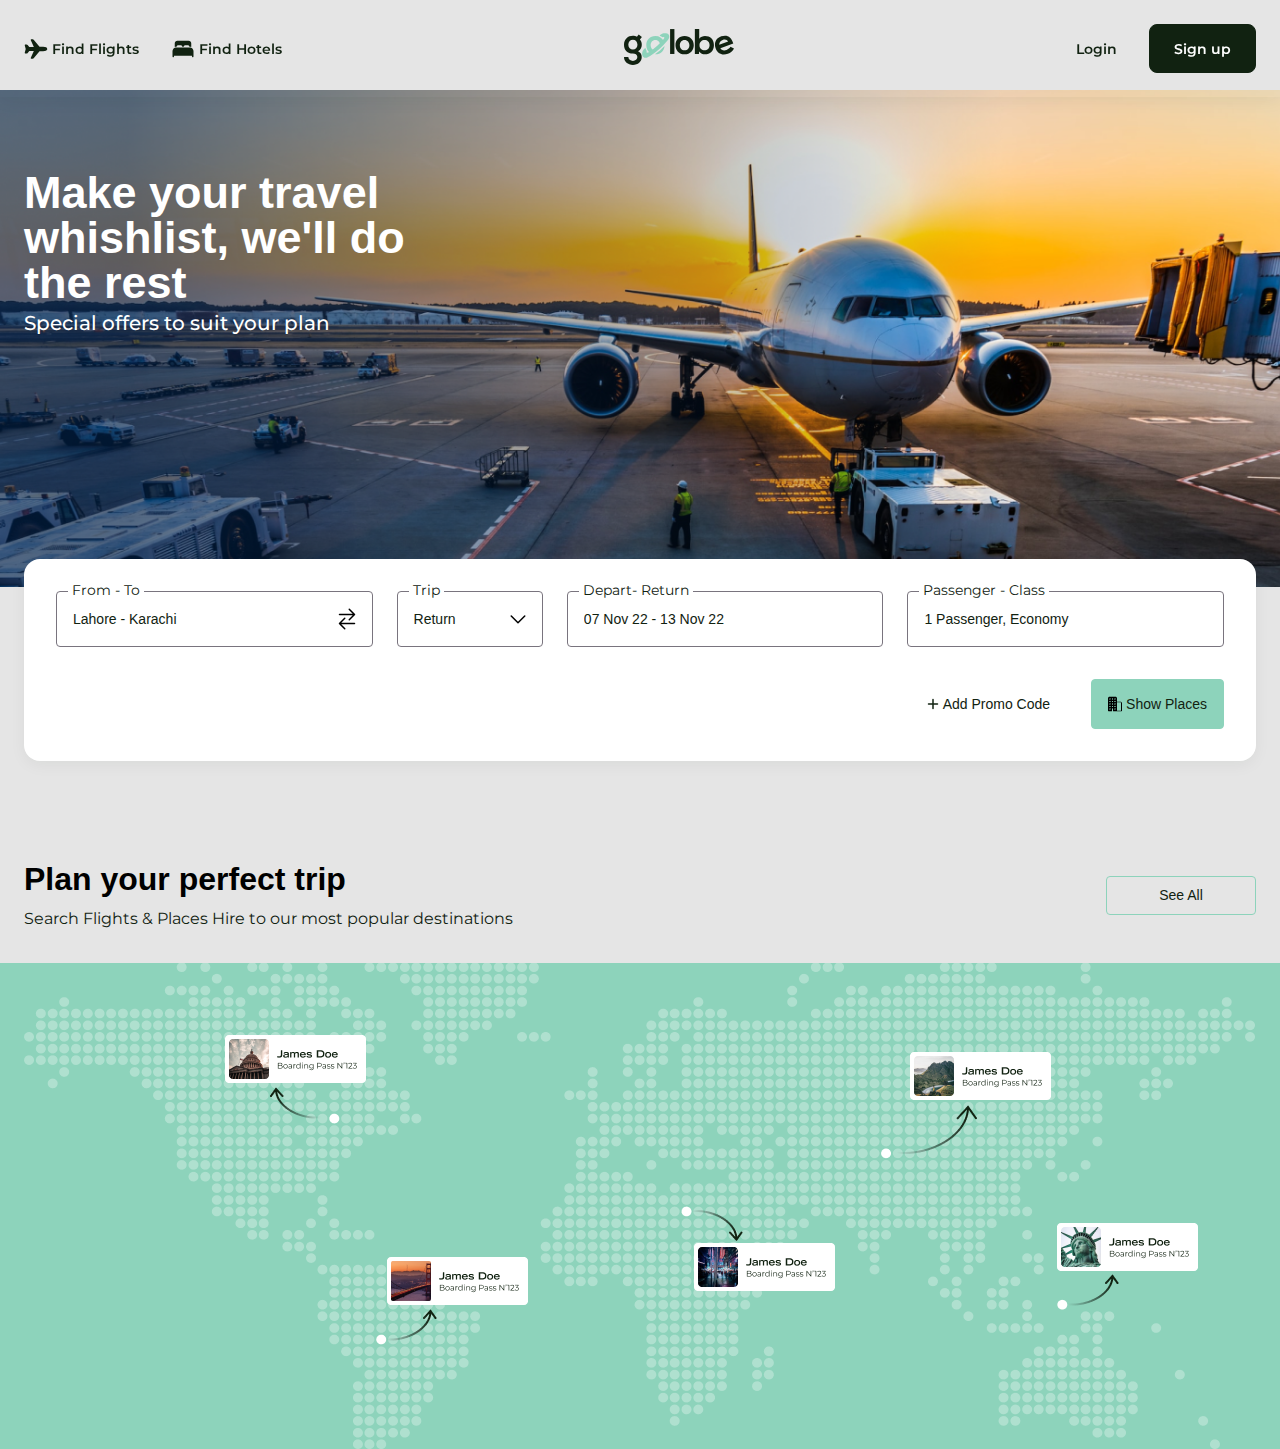
==== flight.html @ 4ee05900 "Update" ====
<!DOCTYPE html>
<html lang="en">
<head>
    <meta charset="UTF-8">
    <meta name="viewport" content="width=device-width, initial-scale=1.0">
    <link rel="stylesheet" href="./css/main.css">
    <title>Globe</title>
</head>
<body class="flight">
    <header id="header">
        <div class="container">
            <div class="header">
                <nav class="header__nav">
                    <ul class="header__list">
                        <li class="header__list--item">
                            <a class="header__list--link" href="#">
                                <svg width="24" height="24" viewBox="0 0 24 24" fill="none" xmlns="http://www.w3.org/2000/svg">
                                    <path d="M8.74733 21.75H7.49952C7.37414 21.75 7.25077 21.7185 7.14069 21.6585C7.03062 21.5984 6.93735 21.5118 6.86941 21.4064C6.80147 21.301 6.76104 21.1803 6.7518 21.0552C6.74257 20.9302 6.76483 20.8048 6.81655 20.6906L9.83811 14.0227L5.30108 13.9219L3.64639 15.9267C3.33092 16.3233 3.07921 16.5 2.43702 16.5H1.59702C1.46402 16.5043 1.33195 16.4764 1.212 16.4188C1.09205 16.3612 0.987757 16.2755 0.907956 16.1691C0.796393 16.0186 0.686706 15.7636 0.793581 15.3998L1.72264 12.0717C1.72967 12.0469 1.73811 12.022 1.74749 11.9977C1.74795 11.9953 1.74795 11.9929 1.74749 11.9906C1.73781 11.9663 1.72951 11.9414 1.72264 11.9161L0.792643 8.56687C0.691862 8.21016 0.802018 7.96078 0.912643 7.81406C0.986929 7.71549 1.08331 7.63573 1.19403 7.58118C1.30475 7.52664 1.42672 7.49883 1.55014 7.5H2.43702C2.91655 7.5 3.38202 7.71516 3.65577 8.0625L5.27624 10.0336L9.83811 9.96609L6.81749 3.30984C6.7657 3.19568 6.74335 3.07036 6.75249 2.94533C6.76163 2.8203 6.80196 2.69956 6.8698 2.59414C6.93764 2.48872 7.03082 2.40198 7.14083 2.34186C7.25083 2.28175 7.37416 2.25016 7.49952 2.25H8.76092C8.9369 2.25354 9.10983 2.29667 9.26685 2.3762C9.42388 2.45572 9.56097 2.5696 9.66796 2.70937L15.5297 9.83438L18.2376 9.76312C18.4359 9.75234 18.9853 9.74859 19.1123 9.74859C21.7026 9.75 23.2495 10.5909 23.2495 12C23.2495 12.4434 23.0723 13.2656 21.8869 13.7888C21.187 14.0981 20.2533 14.2547 19.1114 14.2547C18.9858 14.2547 18.4378 14.2509 18.2367 14.2402L15.5292 14.168L9.65296 21.293C9.54588 21.4321 9.40891 21.5454 9.25216 21.6246C9.0954 21.7037 8.92288 21.7465 8.74733 21.75V21.75Z" fill="currentColor"/>
                                </svg>
                                <span>Find Flights</span>
                            </a>
                        </li>
                        <li class="header__list--item">
                            <a class="header__list--link" href="#">
                                <svg width="24" height="24" viewBox="0 0 24 24" fill="none" xmlns="http://www.w3.org/2000/svg">
                                    <path d="M20.25 10.8141C19.7772 10.6065 19.2664 10.4996 18.75 10.5H5.25C4.73368 10.4995 4.22288 10.6063 3.75 10.8136C3.08166 11.1059 2.51294 11.5865 2.11336 12.1968C1.71377 12.8071 1.50064 13.5205 1.5 14.25V19.5C1.5 19.6989 1.57902 19.8897 1.71967 20.0303C1.86032 20.171 2.05109 20.25 2.25 20.25C2.44891 20.25 2.63968 20.171 2.78033 20.0303C2.92098 19.8897 3 19.6989 3 19.5V19.125C3.00122 19.0259 3.04112 18.9312 3.11118 18.8612C3.18124 18.7911 3.27592 18.7512 3.375 18.75H20.625C20.7241 18.7512 20.8188 18.7911 20.8888 18.8612C20.9589 18.9312 20.9988 19.0259 21 19.125V19.5C21 19.6989 21.079 19.8897 21.2197 20.0303C21.3603 20.171 21.5511 20.25 21.75 20.25C21.9489 20.25 22.1397 20.171 22.2803 20.0303C22.421 19.8897 22.5 19.6989 22.5 19.5V14.25C22.4993 13.5206 22.2861 12.8073 21.8865 12.1971C21.4869 11.5869 20.9183 11.1063 20.25 10.8141V10.8141ZM17.625 3.75H6.375C5.67881 3.75 5.01113 4.02656 4.51884 4.51884C4.02656 5.01113 3.75 5.67881 3.75 6.375V9.75C3.75002 9.77906 3.75679 9.80771 3.76979 9.8337C3.78278 9.85969 3.80163 9.8823 3.82486 9.89976C3.84809 9.91721 3.87505 9.92903 3.90363 9.93428C3.93221 9.93953 3.96162 9.93806 3.98953 9.93C4.39896 9.81025 4.82341 9.74964 5.25 9.75H5.44828C5.49456 9.75029 5.53932 9.73346 5.57393 9.70274C5.60855 9.67202 5.63058 9.62958 5.63578 9.58359C5.67669 9.21712 5.85115 8.87856 6.12586 8.63256C6.40056 8.38656 6.75625 8.25037 7.125 8.25H9.75C10.119 8.25003 10.475 8.38606 10.75 8.63209C11.025 8.87812 11.1997 9.21688 11.2406 9.58359C11.2458 9.62958 11.2679 9.67202 11.3025 9.70274C11.3371 9.73346 11.3818 9.75029 11.4281 9.75H12.5747C12.621 9.75029 12.6657 9.73346 12.7003 9.70274C12.735 9.67202 12.757 9.62958 12.7622 9.58359C12.8031 9.21736 12.9773 8.87899 13.2517 8.63303C13.5261 8.38707 13.8815 8.25072 14.25 8.25H16.875C17.244 8.25003 17.6 8.38606 17.875 8.63209C18.15 8.87812 18.3247 9.21688 18.3656 9.58359C18.3708 9.62958 18.3929 9.67202 18.4275 9.70274C18.4621 9.73346 18.5068 9.75029 18.5531 9.75H18.75C19.1766 9.7498 19.6011 9.81057 20.0105 9.93047C20.0384 9.93854 20.0679 9.94 20.0965 9.93473C20.1251 9.92945 20.1521 9.91759 20.1753 9.90009C20.1986 9.88258 20.2174 9.8599 20.2304 9.83385C20.2433 9.8078 20.2501 9.7791 20.25 9.75V6.375C20.25 5.67881 19.9734 5.01113 19.4812 4.51884C18.9889 4.02656 18.3212 3.75 17.625 3.75Z" fill="currentColor"/>
                                </svg>
                                <span>Find Hotels</span>
                            </a>
                        </li>
                    </ul>
                </nav>
                <a href="./index.html" class="header__logo">
                    <img src='./images/logo.svg' alt='Logo' width='110' height='36'>
                </a>
                <div class="header__auth">
                    <a class="header__auth--link" href="#">Login</a>
                    <a class="header__auth--link" href="#">Sign up</a>
                </div>
                <div class="header__burger">
                    <span class="header__burger--span"></span>
                    <span class="header__burger--span"></span>
                    <span class="header__burger--span"></span>
                </div>
                <div class="page__menu">
                    <nav class="page__nav">
                        <ul class="page__list">
                            <li class="page__list--item">
                                <a class="page__list--link" href="#">
                                    <svg width="24" height="24" viewBox="0 0 24 24" fill="none" xmlns="http://www.w3.org/2000/svg">
                                        <path d="M8.74733 21.75H7.49952C7.37414 21.75 7.25077 21.7185 7.14069 21.6585C7.03062 21.5984 6.93735 21.5118 6.86941 21.4064C6.80147 21.301 6.76104 21.1803 6.7518 21.0552C6.74257 20.9302 6.76483 20.8048 6.81655 20.6906L9.83811 14.0227L5.30108 13.9219L3.64639 15.9267C3.33092 16.3233 3.07921 16.5 2.43702 16.5H1.59702C1.46402 16.5043 1.33195 16.4764 1.212 16.4188C1.09205 16.3612 0.987757 16.2755 0.907956 16.1691C0.796393 16.0186 0.686706 15.7636 0.793581 15.3998L1.72264 12.0717C1.72967 12.0469 1.73811 12.022 1.74749 11.9977C1.74795 11.9953 1.74795 11.9929 1.74749 11.9906C1.73781 11.9663 1.72951 11.9414 1.72264 11.9161L0.792643 8.56687C0.691862 8.21016 0.802018 7.96078 0.912643 7.81406C0.986929 7.71549 1.08331 7.63573 1.19403 7.58118C1.30475 7.52664 1.42672 7.49883 1.55014 7.5H2.43702C2.91655 7.5 3.38202 7.71516 3.65577 8.0625L5.27624 10.0336L9.83811 9.96609L6.81749 3.30984C6.7657 3.19568 6.74335 3.07036 6.75249 2.94533C6.76163 2.8203 6.80196 2.69956 6.8698 2.59414C6.93764 2.48872 7.03082 2.40198 7.14083 2.34186C7.25083 2.28175 7.37416 2.25016 7.49952 2.25H8.76092C8.9369 2.25354 9.10983 2.29667 9.26685 2.3762C9.42388 2.45572 9.56097 2.5696 9.66796 2.70937L15.5297 9.83438L18.2376 9.76312C18.4359 9.75234 18.9853 9.74859 19.1123 9.74859C21.7026 9.75 23.2495 10.5909 23.2495 12C23.2495 12.4434 23.0723 13.2656 21.8869 13.7888C21.187 14.0981 20.2533 14.2547 19.1114 14.2547C18.9858 14.2547 18.4378 14.2509 18.2367 14.2402L15.5292 14.168L9.65296 21.293C9.54588 21.4321 9.40891 21.5454 9.25216 21.6246C9.0954 21.7037 8.92288 21.7465 8.74733 21.75V21.75Z" fill="currentColor"/>
                                    </svg>
                                    <span>Find Flights</span>
                                </a>
                            </li>
                            <li class="page__list--item">
                                <a class="page__list--link" href="#">
                                    <svg width="24" height="24" viewBox="0 0 24 24" fill="none" xmlns="http://www.w3.org/2000/svg">
                                        <path d="M20.25 10.8141C19.7772 10.6065 19.2664 10.4996 18.75 10.5H5.25C4.73368 10.4995 4.22288 10.6063 3.75 10.8136C3.08166 11.1059 2.51294 11.5865 2.11336 12.1968C1.71377 12.8071 1.50064 13.5205 1.5 14.25V19.5C1.5 19.6989 1.57902 19.8897 1.71967 20.0303C1.86032 20.171 2.05109 20.25 2.25 20.25C2.44891 20.25 2.63968 20.171 2.78033 20.0303C2.92098 19.8897 3 19.6989 3 19.5V19.125C3.00122 19.0259 3.04112 18.9312 3.11118 18.8612C3.18124 18.7911 3.27592 18.7512 3.375 18.75H20.625C20.7241 18.7512 20.8188 18.7911 20.8888 18.8612C20.9589 18.9312 20.9988 19.0259 21 19.125V19.5C21 19.6989 21.079 19.8897 21.2197 20.0303C21.3603 20.171 21.5511 20.25 21.75 20.25C21.9489 20.25 22.1397 20.171 22.2803 20.0303C22.421 19.8897 22.5 19.6989 22.5 19.5V14.25C22.4993 13.5206 22.2861 12.8073 21.8865 12.1971C21.4869 11.5869 20.9183 11.1063 20.25 10.8141V10.8141ZM17.625 3.75H6.375C5.67881 3.75 5.01113 4.02656 4.51884 4.51884C4.02656 5.01113 3.75 5.67881 3.75 6.375V9.75C3.75002 9.77906 3.75679 9.80771 3.76979 9.8337C3.78278 9.85969 3.80163 9.8823 3.82486 9.89976C3.84809 9.91721 3.87505 9.92903 3.90363 9.93428C3.93221 9.93953 3.96162 9.93806 3.98953 9.93C4.39896 9.81025 4.82341 9.74964 5.25 9.75H5.44828C5.49456 9.75029 5.53932 9.73346 5.57393 9.70274C5.60855 9.67202 5.63058 9.62958 5.63578 9.58359C5.67669 9.21712 5.85115 8.87856 6.12586 8.63256C6.40056 8.38656 6.75625 8.25037 7.125 8.25H9.75C10.119 8.25003 10.475 8.38606 10.75 8.63209C11.025 8.87812 11.1997 9.21688 11.2406 9.58359C11.2458 9.62958 11.2679 9.67202 11.3025 9.70274C11.3371 9.73346 11.3818 9.75029 11.4281 9.75H12.5747C12.621 9.75029 12.6657 9.73346 12.7003 9.70274C12.735 9.67202 12.757 9.62958 12.7622 9.58359C12.8031 9.21736 12.9773 8.87899 13.2517 8.63303C13.5261 8.38707 13.8815 8.25072 14.25 8.25H16.875C17.244 8.25003 17.6 8.38606 17.875 8.63209C18.15 8.87812 18.3247 9.21688 18.3656 9.58359C18.3708 9.62958 18.3929 9.67202 18.4275 9.70274C18.4621 9.73346 18.5068 9.75029 18.5531 9.75H18.75C19.1766 9.7498 19.6011 9.81057 20.0105 9.93047C20.0384 9.93854 20.0679 9.94 20.0965 9.93473C20.1251 9.92945 20.1521 9.91759 20.1753 9.90009C20.1986 9.88258 20.2174 9.8599 20.2304 9.83385C20.2433 9.8078 20.2501 9.7791 20.25 9.75V6.375C20.25 5.67881 19.9734 5.01113 19.4812 4.51884C18.9889 4.02656 18.3212 3.75 17.625 3.75Z" fill="currentColor"/>
                                    </svg>
                                    <span>Find Hotels</span>
                                </a>
                            </li>
                        </ul>
                    </nav>
                    <div class="page__auth">
                        <a class="page__auth--link" href="#">Login</a>
                        <a class="page__auth--link" href="#">Sign up</a>
                    </div>
                </div>
            </div>
        </div>
    </header>

    <main>
        <section id="flight-hero">
            <div class="container">
                <div class="flight-hero">
                    <div class="flight-hero__info">
                        <h1 class="flight-hero__title">Make your travel whishlist, we'll do the rest</h1>
                        <p class="flight-hero__text">Special offers to suit your plan</p>
                    </div>
                    <div class="flight-hero__main">
                        <form class="hero__flightform active" method="get">
                            <div class="hero__inputWrap hero__inputWrap--one">
                                <label class="hero__inputWrap--label" for="flight-from">From - To</label>
                                <input class="hero__inputWrap--input" type="text" id="flight-from" name="flight-from" placeholder="Lahore - Karachi">
                                <svg class="hero__inputWrap--img" width="18" height="22" viewBox="0 0 18 22" fill="none" xmlns="http://www.w3.org/2000/svg">
                                    <path d="M11.25 1.25L16.5 6.5L11.25 11.75M15.697 6.5H1.5M6.75 20.75L1.5 15.5L6.75 10.25M2.34375 15.5H16.5" stroke="black" stroke-width="1.5" stroke-linecap="round" stroke-linejoin="round"/>
                                </svg>
                            </div>
                            <div class="hero__inputWrap hero__inputWrap--two">
                                <label class="hero__inputWrap--label" for="flight-trip">Trip</label>
                                <input class="hero__inputWrap--input" type="text" id="flight-trip" name="flight-to" placeholder="Return">
                                <svg class="hero__inputWrap--img" width="16" height="9" viewBox="0 0 16 9" fill="none" xmlns="http://www.w3.org/2000/svg">
                                    <path d="M1.25 1L8 7.75L14.75 1" stroke="black" stroke-width="1.5" stroke-linecap="round" stroke-linejoin="round"/>
                                </svg>
                            </div>
                            <div class="hero__inputWrap hero__inputWrap--three">
                                <label class="hero__inputWrap--label" for="flight-depart">Depart- Return</label>
                                <input class="hero__inputWrap--input" type="text" id="flight-depart" name="flight-to" placeholder="07 Nov 22 - 13 Nov 22">
                            </div>
                            <div class="hero__inputWrap hero__inputWrap--four">
                                <label class="hero__inputWrap--label" for="flight-passenger">Passenger - Class</label>
                                <input class="hero__inputWrap--input" type="text" id="flight-passenger" name="flight-to" placeholder="1 Passenger, Economy">
                            </div>
                        </form>
                        <div class="hero__promo">
                            <button class="hero__promo--button">
                                <svg class="hero__promo--img" width="12" height="12" viewBox="0 0 12 12" fill="currentColor" xmlns="http://www.w3.org/2000/svg">
                                    <path d="M6 1.5V10.5V1.5ZM10.5 6H1.5H10.5Z" fill="currentColor"/>
                                    <path d="M6 1.5V10.5M10.5 6H1.5" stroke="currentColor" stroke-width="1.5" stroke-linecap="round" stroke-linejoin="round"/>
                                </svg>
                                <span class="hero__promo--span">Add Promo Code</span>
                            </button>
                            <button class="hero__promo--button">
                                <svg class="hero__promo--img" width="14" height="16" viewBox="0 0 14 16" fill="none" xmlns="http://www.w3.org/2000/svg">
                                    <mask id="path-1-inside-1_28_3614" fill="white">
                                    <path d="M12.5 5.5H9V2C9 1.60218 8.84196 1.22064 8.56066 0.93934C8.27936 0.658035 7.89782 0.5 7.5 0.5H1.5C1.10218 0.5 0.720644 0.658035 0.43934 0.93934C0.158035 1.22064 0 1.60218 0 2V15C0 15.1326 0.0526784 15.2598 0.146447 15.3536C0.240215 15.4473 0.367392 15.5 0.5 15.5H3.75C3.8163 15.5 3.87989 15.4737 3.92678 15.4268C3.97366 15.3799 4 15.3163 4 15.25V13.0141C4 12.745 4.20687 12.5141 4.47594 12.5006C4.54354 12.4974 4.6111 12.5079 4.67453 12.5315C4.73796 12.5551 4.79593 12.5914 4.84492 12.6381C4.89392 12.6848 4.93293 12.7409 4.95959 12.8031C4.98625 12.8653 4.99999 12.9323 5 13V15.25C5 15.3163 5.02634 15.3799 5.07322 15.4268C5.12011 15.4737 5.1837 15.5 5.25 15.5H13.5C13.6326 15.5 13.7598 15.4473 13.8536 15.3536C13.9473 15.2598 14 15.1326 14 15V7C14 6.60218 13.842 6.22064 13.5607 5.93934C13.2794 5.65804 12.8978 5.5 12.5 5.5V5.5ZM2.065 13.4959C1.96145 13.5095 1.85625 13.4903 1.76418 13.441C1.67211 13.3917 1.59778 13.3148 1.55163 13.2211C1.50548 13.1274 1.48982 13.0216 1.50686 12.9186C1.52389 12.8156 1.57276 12.7205 1.64661 12.6466C1.72045 12.5728 1.81557 12.5239 1.91861 12.5069C2.02164 12.4898 2.12743 12.5055 2.22111 12.5516C2.3148 12.5978 2.39168 12.6721 2.44097 12.7642C2.49026 12.8563 2.50948 12.9614 2.49594 13.065C2.48165 13.1743 2.43165 13.2758 2.35371 13.3537C2.27578 13.4316 2.17428 13.4816 2.065 13.4959V13.4959ZM2.065 10.9959C1.96145 11.0095 1.85625 10.9903 1.76418 10.941C1.67211 10.8917 1.59778 10.8148 1.55163 10.7211C1.50548 10.6274 1.48982 10.5216 1.50686 10.4186C1.52389 10.3156 1.57276 10.2205 1.64661 10.1466C1.72045 10.0728 1.81557 10.0239 1.91861 10.0069C2.02164 9.98982 2.12743 10.0055 2.22111 10.0516C2.3148 10.0978 2.39168 10.1721 2.44097 10.2642C2.49026 10.3563 2.50948 10.4614 2.49594 10.565C2.48165 10.6743 2.43165 10.7758 2.35371 10.8537C2.27578 10.9316 2.17428 10.9816 2.065 10.9959V10.9959ZM2.065 8.49594C1.96145 8.50948 1.85625 8.49026 1.76418 8.44097C1.67211 8.39168 1.59778 8.3148 1.55163 8.22111C1.50548 8.12743 1.48982 8.02164 1.50686 7.91861C1.52389 7.81557 1.57276 7.72045 1.64661 7.64661C1.72045 7.57276 1.81557 7.52389 1.91861 7.50686C2.02164 7.48982 2.12743 7.50548 2.22111 7.55163C2.3148 7.59778 2.39168 7.67211 2.44097 7.76418C2.49026 7.85625 2.50948 7.96145 2.49594 8.065C2.48165 8.17428 2.43165 8.27578 2.35371 8.35371C2.27578 8.43165 2.17428 8.48164 2.065 8.49594V8.49594ZM2.065 5.99594C1.96145 6.00948 1.85625 5.99026 1.76418 5.94097C1.67211 5.89168 1.59778 5.8148 1.55163 5.72111C1.50548 5.62743 1.48982 5.52164 1.50686 5.41861C1.52389 5.31557 1.57276 5.22045 1.64661 5.14661C1.72045 5.07276 1.81557 5.02389 1.91861 5.00686C2.02164 4.98982 2.12743 5.00548 2.22111 5.05163C2.3148 5.09778 2.39168 5.17211 2.44097 5.26418C2.49026 5.35625 2.50948 5.46145 2.49594 5.565C2.48165 5.67428 2.43165 5.77578 2.35371 5.85371C2.27578 5.93165 2.17428 5.98164 2.065 5.99594V5.99594ZM2.065 3.49594C1.96145 3.50948 1.85625 3.49026 1.76418 3.44097C1.67211 3.39168 1.59778 3.3148 1.55163 3.22111C1.50548 3.12743 1.48982 3.02164 1.50686 2.91861C1.52389 2.81557 1.57276 2.72045 1.64661 2.64661C1.72045 2.57276 1.81557 2.52389 1.91861 2.50686C2.02164 2.48982 2.12743 2.50548 2.22111 2.55163C2.3148 2.59778 2.39168 2.67211 2.44097 2.76418C2.49026 2.85625 2.50948 2.96145 2.49594 3.065C2.48165 3.17428 2.43165 3.27578 2.35371 3.35371C2.27578 3.43165 2.17428 3.48165 2.065 3.49594V3.49594ZM4.565 10.9959C4.46145 11.0095 4.35625 10.9903 4.26418 10.941C4.17211 10.8917 4.09778 10.8148 4.05163 10.7211C4.00548 10.6274 3.98982 10.5216 4.00686 10.4186C4.02389 10.3156 4.07276 10.2205 4.14661 10.1466C4.22045 10.0728 4.31557 10.0239 4.41861 10.0069C4.52164 9.98982 4.62743 10.0055 4.72111 10.0516C4.8148 10.0978 4.89168 10.1721 4.94097 10.2642C4.99026 10.3563 5.00948 10.4614 4.99594 10.565C4.98164 10.6743 4.93165 10.7758 4.85371 10.8537C4.77578 10.9316 4.67428 10.9816 4.565 10.9959V10.9959ZM4.565 8.49594C4.46145 8.50948 4.35625 8.49026 4.26418 8.44097C4.17211 8.39168 4.09778 8.3148 4.05163 8.22111C4.00548 8.12743 3.98982 8.02164 4.00686 7.91861C4.02389 7.81557 4.07276 7.72045 4.14661 7.64661C4.22045 7.57276 4.31557 7.52389 4.41861 7.50686C4.52164 7.48982 4.62743 7.50548 4.72111 7.55163C4.8148 7.59778 4.89168 7.67211 4.94097 7.76418C4.99026 7.85625 5.00948 7.96145 4.99594 8.065C4.98164 8.17428 4.93165 8.27578 4.85371 8.35371C4.77578 8.43165 4.67428 8.48164 4.565 8.49594V8.49594ZM4.565 5.99594C4.46145 6.00948 4.35625 5.99026 4.26418 5.94097C4.17211 5.89168 4.09778 5.8148 4.05163 5.72111C4.00548 5.62743 3.98982 5.52164 4.00686 5.41861C4.02389 5.31557 4.07276 5.22045 4.14661 5.14661C4.22045 5.07276 4.31557 5.02389 4.41861 5.00686C4.52164 4.98982 4.62743 5.00548 4.72111 5.05163C4.8148 5.09778 4.89168 5.17211 4.94097 5.26418C4.99026 5.35625 5.00948 5.46145 4.99594 5.565C4.98164 5.67428 4.93165 5.77578 4.85371 5.85371C4.77578 5.93165 4.67428 5.98164 4.565 5.99594V5.99594ZM4.565 3.49594C4.46145 3.50948 4.35625 3.49026 4.26418 3.44097C4.17211 3.39168 4.09778 3.3148 4.05163 3.22111C4.00548 3.12743 3.98982 3.02164 4.00686 2.91861C4.02389 2.81557 4.07276 2.72045 4.14661 2.64661C4.22045 2.57276 4.31557 2.52389 4.41861 2.50686C4.52164 2.48982 4.62743 2.50548 4.72111 2.55163C4.8148 2.59778 4.89168 2.67211 4.94097 2.76418C4.99026 2.85625 5.00948 2.96145 4.99594 3.065C4.98164 3.17428 4.93165 3.27578 4.85371 3.35371C4.77578 3.43165 4.67428 3.48165 4.565 3.49594V3.49594ZM7.065 13.4959C6.96145 13.5095 6.85625 13.4903 6.76418 13.441C6.67211 13.3917 6.59778 13.3148 6.55163 13.2211C6.50548 13.1274 6.48982 13.0216 6.50686 12.9186C6.52389 12.8156 6.57276 12.7205 6.64661 12.6466C6.72045 12.5728 6.81557 12.5239 6.91861 12.5069C7.02164 12.4898 7.12743 12.5055 7.22111 12.5516C7.3148 12.5978 7.39168 12.6721 7.44097 12.7642C7.49026 12.8563 7.50948 12.9614 7.49594 13.065C7.48164 13.1743 7.43165 13.2758 7.35371 13.3537C7.27578 13.4316 7.17428 13.4816 7.065 13.4959V13.4959ZM7.065 10.9959C6.96145 11.0095 6.85625 10.9903 6.76418 10.941C6.67211 10.8917 6.59778 10.8148 6.55163 10.7211C6.50548 10.6274 6.48982 10.5216 6.50686 10.4186C6.52389 10.3156 6.57276 10.2205 6.64661 10.1466C6.72045 10.0728 6.81557 10.0239 6.91861 10.0069C7.02164 9.98982 7.12743 10.0055 7.22111 10.0516C7.3148 10.0978 7.39168 10.1721 7.44097 10.2642C7.49026 10.3563 7.50948 10.4614 7.49594 10.565C7.48164 10.6743 7.43165 10.7758 7.35371 10.8537C7.27578 10.9316 7.17428 10.9816 7.065 10.9959V10.9959ZM7.065 8.49594C6.96145 8.50948 6.85625 8.49026 6.76418 8.44097C6.67211 8.39168 6.59778 8.3148 6.55163 8.22111C6.50548 8.12743 6.48982 8.02164 6.50686 7.91861C6.52389 7.81557 6.57276 7.72045 6.64661 7.64661C6.72045 7.57276 6.81557 7.52389 6.91861 7.50686C7.02164 7.48982 7.12743 7.50548 7.22111 7.55163C7.3148 7.59778 7.39168 7.67211 7.44097 7.76418C7.49026 7.85625 7.50948 7.96145 7.49594 8.065C7.48164 8.17428 7.43165 8.27578 7.35371 8.35371C7.27578 8.43165 7.17428 8.48164 7.065 8.49594V8.49594ZM7.065 5.99594C6.96145 6.00948 6.85625 5.99026 6.76418 5.94097C6.67211 5.89168 6.59778 5.8148 6.55163 5.72111C6.50548 5.62743 6.48982 5.52164 6.50686 5.41861C6.52389 5.31557 6.57276 5.22045 6.64661 5.14661C6.72045 5.07276 6.81557 5.02389 6.91861 5.00686C7.02164 4.98982 7.12743 5.00548 7.22111 5.05163C7.3148 5.09778 7.39168 5.17211 7.44097 5.26418C7.49026 5.35625 7.50948 5.46145 7.49594 5.565C7.48164 5.67428 7.43165 5.77578 7.35371 5.85371C7.27578 5.93165 7.17428 5.98164 7.065 5.99594V5.99594ZM7.065 3.49594C6.96145 3.50948 6.85625 3.49026 6.76418 3.44097C6.67211 3.39168 6.59778 3.3148 6.55163 3.22111C6.50548 3.12743 6.48982 3.02164 6.50686 2.91861C6.52389 2.81557 6.57276 2.72045 6.64661 2.64661C6.72045 2.57276 6.81557 2.52389 6.91861 2.50686C7.02164 2.48982 7.12743 2.50548 7.22111 2.55163C7.3148 2.59778 7.39168 2.67211 7.44097 2.76418C7.49026 2.85625 7.50948 2.96145 7.49594 3.065C7.48164 3.17428 7.43165 3.27578 7.35371 3.35371C7.27578 3.43165 7.17428 3.48165 7.065 3.49594V3.49594ZM12.875 14.5H9V6.5H12.5C12.6326 6.5 12.7598 6.55268 12.8536 6.64645C12.9473 6.74021 13 6.86739 13 7V14.375C13 14.4082 12.9868 14.4399 12.9634 14.4634C12.9399 14.4868 12.9082 14.5 12.875 14.5Z"/>
                                    </mask>
                                    <path d="M12.5 5.5H9V2C9 1.60218 8.84196 1.22064 8.56066 0.93934C8.27936 0.658035 7.89782 0.5 7.5 0.5H1.5C1.10218 0.5 0.720644 0.658035 0.43934 0.93934C0.158035 1.22064 0 1.60218 0 2V15C0 15.1326 0.0526784 15.2598 0.146447 15.3536C0.240215 15.4473 0.367392 15.5 0.5 15.5H3.75C3.8163 15.5 3.87989 15.4737 3.92678 15.4268C3.97366 15.3799 4 15.3163 4 15.25V13.0141C4 12.745 4.20687 12.5141 4.47594 12.5006C4.54354 12.4974 4.6111 12.5079 4.67453 12.5315C4.73796 12.5551 4.79593 12.5914 4.84492 12.6381C4.89392 12.6848 4.93293 12.7409 4.95959 12.8031C4.98625 12.8653 4.99999 12.9323 5 13V15.25C5 15.3163 5.02634 15.3799 5.07322 15.4268C5.12011 15.4737 5.1837 15.5 5.25 15.5H13.5C13.6326 15.5 13.7598 15.4473 13.8536 15.3536C13.9473 15.2598 14 15.1326 14 15V7C14 6.60218 13.842 6.22064 13.5607 5.93934C13.2794 5.65804 12.8978 5.5 12.5 5.5V5.5ZM2.065 13.4959C1.96145 13.5095 1.85625 13.4903 1.76418 13.441C1.67211 13.3917 1.59778 13.3148 1.55163 13.2211C1.50548 13.1274 1.48982 13.0216 1.50686 12.9186C1.52389 12.8156 1.57276 12.7205 1.64661 12.6466C1.72045 12.5728 1.81557 12.5239 1.91861 12.5069C2.02164 12.4898 2.12743 12.5055 2.22111 12.5516C2.3148 12.5978 2.39168 12.6721 2.44097 12.7642C2.49026 12.8563 2.50948 12.9614 2.49594 13.065C2.48165 13.1743 2.43165 13.2758 2.35371 13.3537C2.27578 13.4316 2.17428 13.4816 2.065 13.4959V13.4959ZM2.065 10.9959C1.96145 11.0095 1.85625 10.9903 1.76418 10.941C1.67211 10.8917 1.59778 10.8148 1.55163 10.7211C1.50548 10.6274 1.48982 10.5216 1.50686 10.4186C1.52389 10.3156 1.57276 10.2205 1.64661 10.1466C1.72045 10.0728 1.81557 10.0239 1.91861 10.0069C2.02164 9.98982 2.12743 10.0055 2.22111 10.0516C2.3148 10.0978 2.39168 10.1721 2.44097 10.2642C2.49026 10.3563 2.50948 10.4614 2.49594 10.565C2.48165 10.6743 2.43165 10.7758 2.35371 10.8537C2.27578 10.9316 2.17428 10.9816 2.065 10.9959V10.9959ZM2.065 8.49594C1.96145 8.50948 1.85625 8.49026 1.76418 8.44097C1.67211 8.39168 1.59778 8.3148 1.55163 8.22111C1.50548 8.12743 1.48982 8.02164 1.50686 7.91861C1.52389 7.81557 1.57276 7.72045 1.64661 7.64661C1.72045 7.57276 1.81557 7.52389 1.91861 7.50686C2.02164 7.48982 2.12743 7.50548 2.22111 7.55163C2.3148 7.59778 2.39168 7.67211 2.44097 7.76418C2.49026 7.85625 2.50948 7.96145 2.49594 8.065C2.48165 8.17428 2.43165 8.27578 2.35371 8.35371C2.27578 8.43165 2.17428 8.48164 2.065 8.49594V8.49594ZM2.065 5.99594C1.96145 6.00948 1.85625 5.99026 1.76418 5.94097C1.67211 5.89168 1.59778 5.8148 1.55163 5.72111C1.50548 5.62743 1.48982 5.52164 1.50686 5.41861C1.52389 5.31557 1.57276 5.22045 1.64661 5.14661C1.72045 5.07276 1.81557 5.02389 1.91861 5.00686C2.02164 4.98982 2.12743 5.00548 2.22111 5.05163C2.3148 5.09778 2.39168 5.17211 2.44097 5.26418C2.49026 5.35625 2.50948 5.46145 2.49594 5.565C2.48165 5.67428 2.43165 5.77578 2.35371 5.85371C2.27578 5.93165 2.17428 5.98164 2.065 5.99594V5.99594ZM2.065 3.49594C1.96145 3.50948 1.85625 3.49026 1.76418 3.44097C1.67211 3.39168 1.59778 3.3148 1.55163 3.22111C1.50548 3.12743 1.48982 3.02164 1.50686 2.91861C1.52389 2.81557 1.57276 2.72045 1.64661 2.64661C1.72045 2.57276 1.81557 2.52389 1.91861 2.50686C2.02164 2.48982 2.12743 2.50548 2.22111 2.55163C2.3148 2.59778 2.39168 2.67211 2.44097 2.76418C2.49026 2.85625 2.50948 2.96145 2.49594 3.065C2.48165 3.17428 2.43165 3.27578 2.35371 3.35371C2.27578 3.43165 2.17428 3.48165 2.065 3.49594V3.49594ZM4.565 10.9959C4.46145 11.0095 4.35625 10.9903 4.26418 10.941C4.17211 10.8917 4.09778 10.8148 4.05163 10.7211C4.00548 10.6274 3.98982 10.5216 4.00686 10.4186C4.02389 10.3156 4.07276 10.2205 4.14661 10.1466C4.22045 10.0728 4.31557 10.0239 4.41861 10.0069C4.52164 9.98982 4.62743 10.0055 4.72111 10.0516C4.8148 10.0978 4.89168 10.1721 4.94097 10.2642C4.99026 10.3563 5.00948 10.4614 4.99594 10.565C4.98164 10.6743 4.93165 10.7758 4.85371 10.8537C4.77578 10.9316 4.67428 10.9816 4.565 10.9959V10.9959ZM4.565 8.49594C4.46145 8.50948 4.35625 8.49026 4.26418 8.44097C4.17211 8.39168 4.09778 8.3148 4.05163 8.22111C4.00548 8.12743 3.98982 8.02164 4.00686 7.91861C4.02389 7.81557 4.07276 7.72045 4.14661 7.64661C4.22045 7.57276 4.31557 7.52389 4.41861 7.50686C4.52164 7.48982 4.62743 7.50548 4.72111 7.55163C4.8148 7.59778 4.89168 7.67211 4.94097 7.76418C4.99026 7.85625 5.00948 7.96145 4.99594 8.065C4.98164 8.17428 4.93165 8.27578 4.85371 8.35371C4.77578 8.43165 4.67428 8.48164 4.565 8.49594V8.49594ZM4.565 5.99594C4.46145 6.00948 4.35625 5.99026 4.26418 5.94097C4.17211 5.89168 4.09778 5.8148 4.05163 5.72111C4.00548 5.62743 3.98982 5.52164 4.00686 5.41861C4.02389 5.31557 4.07276 5.22045 4.14661 5.14661C4.22045 5.07276 4.31557 5.02389 4.41861 5.00686C4.52164 4.98982 4.62743 5.00548 4.72111 5.05163C4.8148 5.09778 4.89168 5.17211 4.94097 5.26418C4.99026 5.35625 5.00948 5.46145 4.99594 5.565C4.98164 5.67428 4.93165 5.77578 4.85371 5.85371C4.77578 5.93165 4.67428 5.98164 4.565 5.99594V5.99594ZM4.565 3.49594C4.46145 3.50948 4.35625 3.49026 4.26418 3.44097C4.17211 3.39168 4.09778 3.3148 4.05163 3.22111C4.00548 3.12743 3.98982 3.02164 4.00686 2.91861C4.02389 2.81557 4.07276 2.72045 4.14661 2.64661C4.22045 2.57276 4.31557 2.52389 4.41861 2.50686C4.52164 2.48982 4.62743 2.50548 4.72111 2.55163C4.8148 2.59778 4.89168 2.67211 4.94097 2.76418C4.99026 2.85625 5.00948 2.96145 4.99594 3.065C4.98164 3.17428 4.93165 3.27578 4.85371 3.35371C4.77578 3.43165 4.67428 3.48165 4.565 3.49594V3.49594ZM7.065 13.4959C6.96145 13.5095 6.85625 13.4903 6.76418 13.441C6.67211 13.3917 6.59778 13.3148 6.55163 13.2211C6.50548 13.1274 6.48982 13.0216 6.50686 12.9186C6.52389 12.8156 6.57276 12.7205 6.64661 12.6466C6.72045 12.5728 6.81557 12.5239 6.91861 12.5069C7.02164 12.4898 7.12743 12.5055 7.22111 12.5516C7.3148 12.5978 7.39168 12.6721 7.44097 12.7642C7.49026 12.8563 7.50948 12.9614 7.49594 13.065C7.48164 13.1743 7.43165 13.2758 7.35371 13.3537C7.27578 13.4316 7.17428 13.4816 7.065 13.4959V13.4959ZM7.065 10.9959C6.96145 11.0095 6.85625 10.9903 6.76418 10.941C6.67211 10.8917 6.59778 10.8148 6.55163 10.7211C6.50548 10.6274 6.48982 10.5216 6.50686 10.4186C6.52389 10.3156 6.57276 10.2205 6.64661 10.1466C6.72045 10.0728 6.81557 10.0239 6.91861 10.0069C7.02164 9.98982 7.12743 10.0055 7.22111 10.0516C7.3148 10.0978 7.39168 10.1721 7.44097 10.2642C7.49026 10.3563 7.50948 10.4614 7.49594 10.565C7.48164 10.6743 7.43165 10.7758 7.35371 10.8537C7.27578 10.9316 7.17428 10.9816 7.065 10.9959V10.9959ZM7.065 8.49594C6.96145 8.50948 6.85625 8.49026 6.76418 8.44097C6.67211 8.39168 6.59778 8.3148 6.55163 8.22111C6.50548 8.12743 6.48982 8.02164 6.50686 7.91861C6.52389 7.81557 6.57276 7.72045 6.64661 7.64661C6.72045 7.57276 6.81557 7.52389 6.91861 7.50686C7.02164 7.48982 7.12743 7.50548 7.22111 7.55163C7.3148 7.59778 7.39168 7.67211 7.44097 7.76418C7.49026 7.85625 7.50948 7.96145 7.49594 8.065C7.48164 8.17428 7.43165 8.27578 7.35371 8.35371C7.27578 8.43165 7.17428 8.48164 7.065 8.49594V8.49594ZM7.065 5.99594C6.96145 6.00948 6.85625 5.99026 6.76418 5.94097C6.67211 5.89168 6.59778 5.8148 6.55163 5.72111C6.50548 5.62743 6.48982 5.52164 6.50686 5.41861C6.52389 5.31557 6.57276 5.22045 6.64661 5.14661C6.72045 5.07276 6.81557 5.02389 6.91861 5.00686C7.02164 4.98982 7.12743 5.00548 7.22111 5.05163C7.3148 5.09778 7.39168 5.17211 7.44097 5.26418C7.49026 5.35625 7.50948 5.46145 7.49594 5.565C7.48164 5.67428 7.43165 5.77578 7.35371 5.85371C7.27578 5.93165 7.17428 5.98164 7.065 5.99594V5.99594ZM7.065 3.49594C6.96145 3.50948 6.85625 3.49026 6.76418 3.44097C6.67211 3.39168 6.59778 3.3148 6.55163 3.22111C6.50548 3.12743 6.48982 3.02164 6.50686 2.91861C6.52389 2.81557 6.57276 2.72045 6.64661 2.64661C6.72045 2.57276 6.81557 2.52389 6.91861 2.50686C7.02164 2.48982 7.12743 2.50548 7.22111 2.55163C7.3148 2.59778 7.39168 2.67211 7.44097 2.76418C7.49026 2.85625 7.50948 2.96145 7.49594 3.065C7.48164 3.17428 7.43165 3.27578 7.35371 3.35371C7.27578 3.43165 7.17428 3.48165 7.065 3.49594V3.49594ZM12.875 14.5H9V6.5H12.5C12.6326 6.5 12.7598 6.55268 12.8536 6.64645C12.9473 6.74021 13 6.86739 13 7V14.375C13 14.4082 12.9868 14.4399 12.9634 14.4634C12.9399 14.4868 12.9082 14.5 12.875 14.5Z" fill="black" stroke="#112211" stroke-width="0.09375" mask="url(#path-1-inside-1_28_3614)"/>
                                </svg>                                    
                                <span class="hero__promo--span">Show Places</span>
                            </button>
                        </div>

                    </div>
                </div>
            </div>
        </section>
        <section id="flight-discover">
            <div class="container">
                <div class="flight-discover">
                    <div class="planning__top">
                        <div class="planning__info">
                            <h2 class="planning__info--title">Plan your perfect trip</h2>
                            <p class="planning__info--text">Search Flights & Places Hire to our most popular destinations</p>
                        </div>
                        <button class="planning__button">See All</button>
                    </div>
                </div>
            </div>
        </section>

        </section>
    </main>


    <script src="./js/main.js"></script>
</body>
</html>
---- css/main.css ----
@charset "UTF-8";
@font-face {
  font-display: swap;
  font-family: "Montserrat";
  font-style: normal;
  font-weight: 400;
  src: url("../fonts/montserrat-v26-latin-regular.woff2") format("woff2");
}
@font-face {
  font-display: swap;
  font-family: "Montserrat";
  font-style: normal;
  font-weight: 500;
  src: url("../fonts/montserrat-v26-latin-500.woff2") format("woff2");
}
@font-face {
  font-display: swap;
  font-family: "Montserrat";
  font-style: normal;
  font-weight: 600;
  src: url("../fonts/montserrat-v26-latin-600.woff2") format("woff2");
}
@font-face {
  font-display: swap;
  font-family: "Montserrat";
  font-style: normal;
  font-weight: 700;
  src: url("../fonts/montserrat-v26-latin-700.woff2") format("woff2");
}
@font-face {
  font-display: swap;
  font-family: "Trade Gothic LT";
  font-style: normal;
  font-weight: 700;
  src: url("../fonts/Trade Gothic LT Bold.woff2") format("woff2");
}
@font-face {
  font-display: swap;
  font-family: "Trade Gothic LT";
  font-style: normal;
  font-weight: 400;
  src: url("../fonts/Trade Gothic LT.woff2") format("woff2");
}
* {
  margin: 0;
  padding: 0;
  list-style: none;
  text-decoration: none;
  box-sizing: border-box;
}

body {
  font-family: "Montserrat", sans-serif;
}

h1, h2 {
  font-family: "", sans-serif;
}

.landing-container {
  max-width: 1264px;
  width: 100%;
  margin: 0 auto;
}

.container {
  max-width: 1264px;
  width: 100%;
  margin: 0 auto;
  padding: 0 16px;
}

header {
  width: 100%;
  position: fixed;
  top: 0;
  z-index: 100;
  box-shadow: 0 4px 16px 0 rgba(17, 34, 17, 0.05);
}

.header {
  padding: 24px 0;
  width: 100%;
  display: flex;
  flex-direction: row;
  align-items: center;
  justify-content: space-between;
}
.header__list, .header__auth {
  display: flex;
  flex-direction: row;
  align-items: center;
  justify-content: space-between;
  gap: 32px;
}
.header__list--link {
  display: flex;
  flex-direction: row;
  align-items: center;
  justify-content: space-between;
  gap: 4px;
  font-size: 14px;
  font-weight: 600;
  line-height: 16px;
  color: #112211;
  transition: all 0.3s linear;
}
.header__list--link:hover {
  color: #8DD3BB;
  transition: all 0.3s linear;
}
.header__auth--link {
  font-size: 14px;
  font-weight: 600;
  line-height: 16px;
  color: #112211;
}
.header__auth--link:hover {
  color: #8DD3BB;
  transition: all 0.3s linear;
}
.header__auth--link:nth-child(2) {
  background-color: #112211;
  color: #FFFFFF;
  padding: 15.5px 24px;
  border-radius: 8px;
  transition: all 0.3s linear;
  border: 1px solid #112211;
}
.header__auth--link:nth-child(2):hover {
  background-color: #FFFFFF;
  color: #112211;
  transition: all 0.3s linear;
}
.header__burger {
  display: none;
}
.header__burger--span {
  width: 24px;
  height: 3px;
  background-color: #112211;
  border-radius: 8px;
  transition: all 0.3s linear;
}

.page__menu {
  display: none;
}
.page__list--link {
  display: flex;
  flex-direction: row;
  align-items: center;
  justify-content: space-between;
  gap: 4px;
  font-size: 14px;
  font-weight: 600;
  line-height: 16px;
  color: #FFFFFF;
  transition: all 0.3s linear;
}
.page__list--link:hover {
  color: #112211;
  transition: all 0.3s linear;
}

@media (max-width: 768px) {
  .header {
    padding: 24px;
  }
  .header__list, .header__auth {
    gap: 12px;
  }
}
@media (max-width: 664px) {
  .header {
    justify-content: space-between;
  }
  .header__list, .header__auth, .header__nav {
    display: none;
  }
  .header__burger {
    display: flex;
    flex-direction: column;
    align-items: center;
    justify-content: space-between;
    gap: 6px;
    z-index: 90;
  }
  .header .toggle span {
    background-color: #112211;
  }
  .header .toggle span:nth-child(3) {
    transition: all 0.3s linear;
    transform: translateY(3px);
    height: 1px;
  }
  .header .toggle span:nth-child(1) {
    transform: translateY(6px) rotate(45deg);
    transition: all 0.3s linear;
  }
  .header .toggle span:nth-child(2) {
    transition: all 0.3s linear;
    transform: translateY(-3px) rotate(-45deg);
  }
  .header .active {
    right: 0;
    transition: all 0.3s linear;
  }
  .page__menu {
    padding: 100px 0;
    display: flex;
    flex-direction: column;
    align-items: center;
    justify-content: flex-start;
    gap: 30px;
    position: absolute;
    top: 0;
    right: -100%;
    width: 80%;
    height: 100vh;
    background-color: #8DD3BB;
    z-index: 50;
    transition: all 0.3s linear;
  }
  .page__list, .page__auth {
    display: flex;
    flex-direction: column;
    align-items: center;
    justify-content: flex-start;
    gap: 20px;
  }
  .page__auth--link {
    font-size: 14px;
    font-weight: 600;
    line-height: 16px;
    color: #FFFFFF;
  }
  .page__auth--link:hover {
    color: #112211;
    transition: all 0.3s linear;
  }
  .page__auth--link:nth-child(2) {
    background-color: #FFFFFF;
    color: #112211;
    padding: 15.5px 24px;
    border-radius: 8px;
    transition: all 0.3s linear;
  }
  .page__auth--link:nth-child(2):hover {
    background-color: #112211;
    color: #FFFFFF;
    transition: all 0.3s linear;
  }
}
.scroll {
  overflow: hidden;
}

.changeColor .header__list--link, .changeColor .header__auth--link {
  color: #112211;
}
.changeColor .header__list--link:hover, .changeColor .header__auth--link:hover {
  color: #8DD3BB;
}
.changeColor .header__auth--link:nth-child(2) {
  background-color: #112211;
  color: #FFFFFF;
  border: 1px solid #112211;
}
.changeColor .header__auth--link:nth-child(2):hover {
  background-color: #FFFFFF;
  color: #112211;
  border: 1px solid #112211;
}

#landing-header {
  width: 100%;
  position: fixed;
  top: 0;
  z-index: 100;
}

.landing-header {
  margin-top: 30px;
  padding: 24px 32px;
  width: 100%;
  display: flex;
  flex-direction: row;
  align-items: center;
  justify-content: space-between;
}
.landing-header__list, .landing-header__auth {
  display: flex;
  flex-direction: row;
  align-items: center;
  justify-content: space-between;
  gap: 32px;
}
.landing-header__list--link {
  display: flex;
  flex-direction: row;
  align-items: center;
  justify-content: space-between;
  gap: 4px;
  font-size: 14px;
  font-weight: 600;
  line-height: 16px;
  color: #FFFFFF;
  transition: all 0.3s linear;
}
.landing-header__list--link:hover {
  color: #112211;
  transition: all 0.3s linear;
}
.landing-header__auth--link {
  font-size: 14px;
  font-weight: 600;
  line-height: 16px;
  color: #FFFFFF;
}
.landing-header__auth--link:hover {
  color: #112211;
  transition: all 0.3s linear;
}
.landing-header__auth--link:nth-child(2) {
  background-color: #FFFFFF;
  color: #112211;
  padding: 15.5px 24px;
  border-radius: 8px;
  transition: all 0.3s linear;
}
.landing-header__auth--link:nth-child(2):hover {
  background-color: #112211;
  color: #FFFFFF;
  transition: all 0.3s linear;
}
.landing-header__burger {
  display: none;
}
.landing-header__burger--span {
  width: 24px;
  height: 3px;
  background-color: #112211;
  border-radius: 8px;
  transition: all 0.3s linear;
}

.landing-page__menu {
  display: none;
}
.landing-page__list--link {
  display: flex;
  flex-direction: row;
  align-items: center;
  justify-content: space-between;
  gap: 4px;
  font-size: 14px;
  font-weight: 600;
  line-height: 16px;
  color: #FFFFFF;
  transition: all 0.3s linear;
}
.landing-page__list--link:hover {
  color: #112211;
  transition: all 0.3s linear;
}

@media (max-width: 768px) {
  .landing-header {
    padding: 24px;
  }
  .landing-header__list, .landing-header__auth {
    gap: 12px;
  }
}
@media (max-width: 664px) {
  .landing-header {
    justify-content: space-between;
  }
  .landing-header__list, .landing-header__auth, .landing-header__nav {
    display: none;
  }
  .landing-header__burger {
    display: flex;
    flex-direction: column;
    align-items: center;
    justify-content: space-between;
    gap: 6px;
    z-index: 90;
  }
  .landing-header .toggle span {
    background-color: #112211;
  }
  .landing-header .toggle span:nth-child(3) {
    transition: all 0.3s linear;
    transform: translateY(3px);
    height: 1px;
  }
  .landing-header .toggle span:nth-child(1) {
    transform: translateY(6px) rotate(45deg);
    transition: all 0.3s linear;
  }
  .landing-header .toggle span:nth-child(2) {
    transition: all 0.3s linear;
    transform: translateY(-3px) rotate(-45deg);
  }
  .landing-header .active {
    right: 0;
    transition: all 0.3s linear;
  }
  .landing-page__menu {
    padding: 100px 0;
    display: flex;
    flex-direction: column;
    align-items: center;
    justify-content: flex-start;
    gap: 30px;
    position: absolute;
    top: 0;
    right: -100%;
    width: 80%;
    height: 100vh;
    background-color: #8DD3BB;
    z-index: 50;
    transition: all 0.3s linear;
  }
  .landing-page__list, .landing-page__auth {
    display: flex;
    flex-direction: column;
    align-items: center;
    justify-content: flex-start;
    gap: 20px;
  }
  .landing-page__auth--link {
    font-size: 14px;
    font-weight: 600;
    line-height: 16px;
    color: #FFFFFF;
  }
  .landing-page__auth--link:hover {
    color: #112211;
    transition: all 0.3s linear;
  }
  .landing-page__auth--link:nth-child(2) {
    background-color: #FFFFFF;
    color: #112211;
    padding: 15.5px 24px;
    border-radius: 8px;
    transition: all 0.3s linear;
  }
  .landing-page__auth--link:nth-child(2):hover {
    background-color: #112211;
    color: #FFFFFF;
    transition: all 0.3s linear;
  }
}
.scroll {
  overflow: hidden;
}

.header-active {
  background-color: #EDF3F8;
}

.changeColor {
  margin-top: 0px;
}
.changeColor .landing-header__list--link, .changeColor .landing-header__auth--link {
  color: #112211;
}
.changeColor .landing-header__list--link:hover, .changeColor .landing-header__auth--link:hover {
  color: #8DD3BB;
}
.changeColor .landing-header__auth--link:nth-child(2) {
  background-color: #112211;
  color: #FFFFFF;
  border: 1px solid #112211;
}
.changeColor .landing-header__auth--link:nth-child(2):hover {
  background-color: #FFFFFF;
  color: #112211;
  border: 1px solid #112211;
}

#hero {
  margin-top: 30px;
  max-width: 1380px;
  width: 100%;
  height: 599px;
  background-image: url("../images/landing/langing-hero-img.jpg");
  background-position: center center;
  background-repeat: no-repeat;
  margin: 0 auto;
  position: relative;
}
#hero::before {
  content: "";
  position: absolute;
  top: 0;
  left: 0;
  width: 100%;
  height: 100%;
  background: linear-gradient(90deg, rgba(0, 0, 0, 0) 0%, rgba(0, 0, 0, 0.6) 60%);
  border-radius: 20px;
  z-index: 20;
}

.hero {
  width: 100%;
  position: relative;
  height: 100%;
  z-index: 60;
}
.hero__info {
  padding-top: 150px;
  text-align: center;
}
.hero__info--subtitle {
  font-size: 45px;
  font-weight: 500;
  line-height: 45px;
  color: #FFFFFF;
}
.hero__info--title {
  margin-top: 10px;
  font-size: 70px;
  font-weight: 700;
  line-height: 70px;
  color: #FFFFFF;
  letter-spacing: 5px;
  text-transform: uppercase;
}
.hero__info--text {
  margin-top: 16px;
  font-size: 20px;
  font-weight: 400;
  line-height: 20px;
  color: #FFFFFF;
}
.hero__book {
  position: relative;
  width: 100%;
  margin-top: 150px;
  border-radius: 16px;
  background-color: #FFFFFF;
  padding: 32px;
  z-index: 30;
  box-shadow: 0 4px 16px 0 rgba(17, 34, 17, 0.05);
}
.hero__tab {
  display: flex;
}
.hero__tab--tablinks {
  border: none;
  outline: none;
  cursor: pointer;
  padding: 14px 16px;
  transition: 0.3s;
  font-size: 17px;
  background-color: #FFFFFF;
  display: flex;
  flex-direction: row;
  align-items: center;
  justify-content: center;
  gap: 8px;
  position: relative;
}
.hero__tab--tablinks.active::after {
  content: "";
  position: absolute;
  bottom: -15px;
  left: 0;
  right: 0;
  margin: 0 auto;
  width: 90%;
  height: 4px;
  background-color: #8DD3BB;
}
.hero__tab--tablinks:nth-child(1) {
  border-right: 1px solid #D7E2EE;
}
.hero__tabcontent {
  margin-top: 32px;
  display: none;
  padding: 6px 12px;
  border-top: none;
}
.hero .tabcontent1 {
  display: block;
}
.hero__flightform {
  display: grid;
  grid-template-columns: repeat(7, 1fr);
  grid-template-rows: 56px;
  grid-gap: 24px;
}
.hero__inputWrap {
  position: relative;
  width: 100%;
}
.hero__inputWrap--one {
  grid-column: 1/3;
}
.hero__inputWrap--two {
  grid-column: 3/4;
}
.hero__inputWrap--three {
  grid-column: 4/6;
}
.hero__inputWrap--four {
  grid-column: 6/8;
}
.hero__inputWrap--img {
  position: absolute;
  top: 0;
  bottom: 0;
  right: 16.5px;
  margin: auto 0;
}
.hero__inputWrap--label {
  position: absolute;
  top: -8px;
  left: 12px;
  background-color: #FFFFFF;
  padding: 0 4px;
  font-size: 14px;
  font-weight: 400;
  line-height: 14px;
  color: #112211;
}
.hero__inputWrap--input {
  width: 100%;
  height: 100%;
  padding-left: 16px;
  font-size: 14px;
  font-weight: 400;
  line-height: 14px;
  color: #112211;
  outline: none;
  border: 1px solid #79747E;
  border-radius: 4px;
}
.hero__inputWrap--input::-moz-placeholder {
  color: #112211;
}
.hero__inputWrap--input::placeholder {
  color: #112211;
}
.hero__hotelform {
  display: grid;
  grid-template-columns: repeat(9, 1fr);
  grid-template-rows: 56px;
  grid-gap: 24px;
}
.hero__hotelWrap {
  position: relative;
}
.hero__hotelWrap--one {
  grid-column: 1/4;
}
.hero__hotelWrap--one input {
  padding-left: 48px;
}
.hero__hotelWrap--two {
  grid-column: 4/6;
}
.hero__hotelWrap--three {
  grid-column: 6/8;
}
.hero__hotelWrap--four {
  grid-column: 8/10;
}
.hero__hotelWrap--four input {
  padding-left: 48px;
}
.hero__hotelWrap--label {
  position: absolute;
  top: -8px;
  left: 12px;
  background-color: #FFFFFF;
  padding: 0 4px;
  font-size: 14px;
  font-weight: 400;
  line-height: 14px;
  color: #112211;
}
.hero__hotelWrap--input {
  width: 100%;
  height: 100%;
  padding-left: 16px;
  font-size: 14px;
  font-weight: 400;
  line-height: 14px;
  color: #112211;
  outline: none;
  border: 1px solid #79747E;
  border-radius: 4px;
}
.hero__hotelWrap--input::-moz-placeholder {
  color: #112211;
}
.hero__hotelWrap--input::placeholder {
  color: #112211;
}
.hero__hotelWrap--img-left, .hero__hotelWrap--img-right {
  position: absolute;
  top: 0;
  bottom: 0;
  margin: auto 0;
}
.hero__hotelWrap--img-left {
  left: 13.5px;
}
.hero__hotelWrap--img-right {
  right: 15px;
}
.hero__promo {
  margin-top: 32px;
  display: flex;
  flex-direction: row;
  align-items: center;
  justify-content: flex-end;
  gap: 24px;
}
.hero__promo--button {
  display: flex;
  flex-direction: row;
  align-items: center;
  justify-content: center;
  gap: 4px;
  padding: 16px;
  border: 1px solid #FFFFFF;
  outline: none;
  background-color: transparent;
  border-radius: 4px;
  transition: all 0.3s ease;
  cursor: pointer;
}
.hero__promo--button:hover {
  border: 1px solid #8DD3BB;
  background-color: #8DD3BB;
}
.hero__promo--button:nth-child(1) > svg {
  color: #112211;
}
.hero__promo--button:nth-child(1):hover .hero__promo--span {
  color: #FFFFFF;
}
.hero__promo--button:nth-child(1):hover > svg {
  color: #FFFFFF;
}
.hero__promo--button:nth-child(2) {
  border: 1px solid #8DD3BB;
  background-color: #8DD3BB;
}
.hero__promo--button:nth-child(2):hover {
  border: 1px solid #FFFFFF;
  background-color: #FFFFFF;
}
.hero__promo--span {
  font-size: 14px;
  font-weight: 400;
  line-height: 14px;
  color: #112211;
}

@media (max-width: 1380px) {
  #hero::before {
    border-radius: 0;
  }
}
@media (max-width: 1024px) {
  .hero__hotelform {
    grid-template-columns: repeat(4, 1fr);
    grid-template-rows: repeat(2, 56px);
  }
  .hero__hotelWrap--one {
    grid-column: 1/3;
  }
  .hero__hotelWrap--four {
    grid-row: 1/2;
    grid-column: 3/5;
  }
  .hero__hotelWrap--two {
    grid-column: 1/3;
  }
  .hero__hotelWrap--three {
    grid-column: 3/5;
  }
}
@media (max-width: 992px) {
  .hero__flightform {
    grid-gap: 12px;
  }
  .hero__inputWrap--img {
    right: 8px;
  }
  .hero__inputWrap--input {
    padding-left: 12px;
  }
}
@media (max-width: 768px) {
  .hero__info--subtitle {
    font-size: 30px;
    line-height: 30px;
  }
  .hero__info--title {
    font-size: 48px;
    line-height: 48px;
  }
  .hero__flightform {
    grid-template-columns: repeat(4, 1fr);
    grid-template-rows: repeat(2, 56px);
    grid-row-gap: 24px;
  }
  .hero__inputWrap--one {
    grid-column: 1/4;
  }
  .hero__inputWrap--two {
    grid-column: 4/5;
  }
  .hero__inputWrap--three {
    grid-column: 1/3;
  }
  .hero__inputWrap--four {
    grid-column: 3/5;
  }
  .hero__inputWrap--img {
    right: 16.5px;
  }
}
@media (max-width: 576px) {
  .hero__info--subtitle {
    font-size: 24px;
  }
  .hero__info--title {
    font-size: 32px;
    line-height: 32px;
  }
  .hero__info--text {
    font-size: 16px;
  }
  .hero__book {
    padding: 16px;
  }
  .hero__tab--tablinks {
    padding: 6px 8px;
  }
  .hero__tabcontent {
    padding: 0;
  }
  .hero__flightform, .hero__hotelform {
    grid-template-columns: repeat(2, 1fr);
    grid-template-rows: repeat(4, 56px);
    grid-gap: 24px;
  }
  .hero__inputWrap--one, .hero__inputWrap--two, .hero__inputWrap--three, .hero__inputWrap--four, .hero__hotelWrap--one, .hero__hotelWrap--two, .hero__hotelWrap--three, .hero__hotelWrap--four {
    grid-column: 1/3;
  }
  .hero__hotelWrap--four {
    grid-row: 4/5;
  }
  .hero__promo {
    flex-direction: column;
    gap: 12px;
    padding-bottom: 10px;
  }
}
#planning {
  margin-top: 263px;
}

.planning {
  width: 100%;
}
.planning__top {
  display: flex;
  flex-direction: row;
  align-items: center;
  justify-content: space-between;
  gap: 24px;
}
.planning__info--title {
  font-size: 32px;
  font-weight: 700;
  line-height: 32px;
  color: #000000;
}
.planning__info--text {
  margin-top: 16px;
  font-size: 16px;
  font-weight: 400;
  line-height: 16px;
  color: #112211;
}
.planning__button {
  max-width: 150px;
  width: 100%;
  padding: 11.5px 16px;
  font-size: 14px;
  font-weight: 400;
  line-height: 14px;
  color: #112211;
  background-color: transparent;
  border: 1px solid #8DD3BB;
  border-radius: 4px;
  transition: all 0.3s linear;
  cursor: pointer;
}
.planning__button:hover {
  background-color: #8DD3BB;
  color: #FFFFFF;
}
.planning__places {
  width: 100%;
  margin-top: 40px;
  display: flex;
  flex-direction: row;
  align-items: flex-start;
  justify-content: space-between;
  row-gap: 32px;
  flex-wrap: wrap;
}

.place {
  width: 32%;
  padding: 16px;
  display: flex;
  flex-direction: row;
  align-items: center;
  justify-content: flex-start;
  gap: 16px;
  border-radius: 16px;
  box-shadow: 0 4px 16px 0 rgba(17, 34, 17, 0.05);
  transition: all 0.3s linear;
  cursor: pointer;
}
.place:hover {
  box-shadow: 0 4px 16px 0 rgba(17, 34, 17, 0.1);
  transform: scale(1.02);
}
.place__img {
  width: 90px;
}
.place__info--title {
  font-size: 16px;
  font-weight: 700;
  line-height: 16px;
  color: #112211;
}
.place__info--list {
  margin-top: 8px;
  display: flex;
  flex-direction: row;
  align-items: center;
  justify-content: space-between;
  gap: 21px;
}
.place__info--item {
  font-size: 14px;
  font-weight: 400;
  line-height: 14px;
  color: #112211;
  position: relative;
}
.place__info--item::after {
  content: "•";
  position: absolute;
  right: -11.5px;
  top: 0;
  bottom: 0;
  margin: auto 0;
  font-size: 20px;
}
.place__info--item:nth-child(3)::after {
  display: none;
}

.flightStays {
  margin-top: 80px;
  display: flex;
  flex-direction: row;
  align-items: flex-start;
  justify-content: space-between;
  gap: 24px;
}
.flightStays__item {
  max-width: 604px;
  width: 100%;
  position: relative;
  overflow: hidden;
}
.flightStays__item img {
  width: 100%;
  height: auto;
}
.flightStays__item:hover .flightStays__info {
  bottom: 5px;
}
.flightStays__info {
  padding: 93px 101px 24px;
  display: flex;
  flex-direction: column;
  align-items: center;
  justify-content: center;
  text-align: center;
  position: absolute;
  bottom: -100%;
  left: 0;
  right: 0;
  margin: 0 auto;
  border-radius: 20px;
  background: linear-gradient(rgba(0, 0, 0, 0) 0%, rgba(0, 0, 0, 0.4) 100%);
}
.flightStays__info--title {
  margin-bottom: 8px;
  font-size: 40px;
  font-weight: 700;
  line-height: 40px;
  color: #FFFFFF;
}
.flightStays__info--text {
  margin-bottom: 16px;
  font-size: 16px;
  font-weight: 400;
  line-height: 16px;
  color: #FFFFFF;
}
.flightStays__info--button {
  display: flex;
  flex-direction: row;
  align-items: center;
  justify-content: center;
  gap: 4px;
  padding: 16px;
  border: 1px solid #8DD3BB;
  outline: none;
  background-color: #8DD3BB;
  border-radius: 4px;
  transition: all 0.3s ease;
  cursor: pointer;
  color: #112211;
}
.flightStays__info--button:hover {
  border: 1px solid #FFFFFF;
  background-color: #FFFFFF;
  color: #112211;
}

@media (max-width: 1020px) {
  .place {
    width: 48%;
    margin: 0 auto;
  }
  .flightStays__info {
    padding: 93px 50px 24px;
  }
}
@media (max-width: 768px) {
  #planning {
    margin-top: 300px;
  }
  .place {
    flex-direction: column;
    align-items: center;
    text-align: center;
    align-content: center;
  }
}
.flightStays__info {
  padding: 48px 50px 24px;
}
.flightStays__info--title {
  font-size: 32px;
  line-height: 32px;
}
.flightStays__info--text {
  font-size: 14px;
  line-height: 14px;
}
.flightStays__info--button {
  padding: 12px;
}

@media (max-width: 630px) {
  #planning {
    margin-top: 350px;
  }
  .flightStays {
    flex-direction: column;
  }
}
@media (max-width: 576px) {
  #planning {
    margin-top: 400px;
  }
  .planning__top {
    flex-direction: column;
    text-align: center;
  }
  .planning__button {
    margin-left: auto;
  }
  .planning__places {
    flex-direction: column;
  }
  .place {
    padding: 0px;
    width: 100%;
    flex-direction: row;
    align-self: flex-start;
    justify-content: space-around;
  }
}
#reviews {
  margin-top: 70px;
}

.reviews {
  width: 100%;
}
.reviews__button {
  max-width: 80px;
}

.review-swiper {
  max-width: 100%;
}

.review {
  max-width: 475px;
  padding: 24px;
  border-radius: 20px;
  box-shadow: 2px 4px 16px 0 rgba(17, 34, 17, 0.1), 24px 24px 0 0 #CDEAE1;
  background-color: #fff;
  position: relative;
  z-index: 5;
}
.review__title {
  font-size: 24px;
  font-weight: 700;
  line-height: 24px;
  color: #112211;
}
.review__textWrapper {
  margin-top: 24px;
  margin-bottom: 12px;
  height: 33px;
  overflow: hidden;
  transition: all 0.3s linear;
}
.review__text {
  font-size: 16px;
  font-weight: 400;
  line-height: 16px;
  color: #1C1B1F;
}
.review__button {
  display: block;
  margin-left: auto;
  font-size: 14px;
  font-weight: 400;
  line-height: 14px;
  color: #112211;
  cursor: pointer;
  border: none;
  outline: none;
  background-color: transparent;
}
.review__rating {
  display: flex;
  flex-direction: row;
  align-items: flex-start;
  justify-content: flex-start;
  gap: 12px;
}
.review__owner {
  margin-top: 20px;
  display: block;
  font-size: 14px;
  font-weight: 700;
  line-height: 14px;
  color: #112211;
}
.review__position {
  margin-top: 4px;
  font-size: 14px;
  font-weight: 400;
  line-height: 14px;
  color: #1C1B1F;
}
.review__place {
  margin-top: 12px;
  display: flex;
  flex-direction: row;
  align-items: center;
  justify-content: flex-start;
  gap: 8px;
}
.review__place span {
  font-size: 14px;
  font-weight: 400;
  line-height: 14px;
  color: #1C1B1F;
}
.review__img {
  width: 100%;
  height: auto;
  margin-top: 40px;
}

@media (max-width: 640px) {
  .review {
    max-width: 100%;
  }
  .review__title {
    font-size: 18px;
    line-height: 18px;
  }
  .review__text {
    font-size: 14px;
    line-height: 14px;
  }
  .review__textWrapper {
    height: 15px;
  }
}
.swiper {
  width: 100%;
  margin-top: 100px;
  padding: 24px 5px;
}

.view {
  height: auto;
  overflow: visible;
  transition: all 0.3s linear;
}

.landing-main {
  margin-top: 30px;
}

#flight-hero {
  margin-top: 90px;
  background-image: url("../../../../images/flight/hero_bg.png");
  background-position: center;
  background-repeat: no-repeat;
  background-size: cover;
}

.flight-hero {
  padding: 80px 0 254px;
  position: relative;
}
.flight-hero__info {
  max-width: 440px;
  width: 100%;
}
.flight-hero__title {
  font-size: 45px;
  font-weight: 700;
  line-height: 45px;
  color: #FFFFFF;
}
.flight-hero__text {
  margin-top: 8px;
  font-size: 20px;
  font-weight: 500;
  line-height: 20px;
  color: #FFFFFF;
}
.flight-hero__main {
  position: absolute;
  width: 100%;
  margin-top: 226px;
  border-radius: 16px;
  background-color: #FFFFFF;
  padding: 32px;
  z-index: 30;
  box-shadow: 0 4px 16px 0 rgba(17, 34, 17, 0.05);
}

@media (max-width: 675px) {
  .flight-hero {
    text-align: center;
  }
  .flight-hero__title {
    font-size: 30px;
    line-height: 30px;
  }
}
#flight-discover {
  margin-top: 376px;
  background-image: url("../images/flight/flight-places.png");
  background-position: bottom center;
  background-repeat: no-repeat;
  background-size: cover;
  width: 100%;
  height: 486px;
}

.flight-discover {
  position: relative;
}
.flight-discover .planning__top {
  width: 100%;
  position: absolute;
  top: -100px;
}

@media (max-width: 576px) {
  .flight-discover .planning__top {
    background-color: #FFFFFF;
    border-radius: 20px;
    padding: 20px;
    box-shadow: 0 4px 16px 0 rgba(17, 34, 17, 0.05);
    top: 170px;
  }
}
.flight {
  background-color: #E5E5E5;
}

#footer {
  margin-top: 241px;
  background-color: #8DD3BB;
}

.footer {
  padding: 218px 0 64px;
  position: relative;
}
.footer__subscribe {
  position: absolute;
  width: 100%;
  padding: 24px;
  top: -151px;
  left: 0;
  background-color: #CDEAE1;
  border-radius: 20px;
  background-image: url("../../images/footer-img.svg");
  background-repeat: no-repeat;
  background-position: calc(100% - 24px) bottom;
  background-size: 400px 305px;
}
.footer__subscribe--info {
  max-width: 592px;
  width: 100%;
}
.footer__subscribe--title {
  font-size: 44px;
  font-weight: 700;
  line-height: 44px;
  color: #112211;
}
.footer__subscribe--strong {
  margin-top: 24px;
  display: inline-block;
  font-size: 20px;
  font-weight: 700;
  line-height: 20px;
  color: #112211;
}
.footer__subscribe--text {
  margin-top: 8px;
  font-size: 16px;
  font-weight: 500;
  line-height: 16px;
  color: #4A5F50;
}
.footer__form {
  margin-top: 16px;
  width: 100%;
  display: flex;
  flex-direction: row;
  align-items: center;
  justify-content: space-between;
  gap: 16px;
}
.footer__form--input, .footer__form--button {
  padding: 18px 16px;
  outline: none;
  border-radius: 4px;
  border: none;
}
.footer__form--input {
  width: 100%;
  font-size: 16px;
  font-weight: 500;
  line-height: 16px;
  color: #1C1B1F;
}
.footer__form--input::-moz-placeholder {
  color: #1C1B1F;
}
.footer__form--input::placeholder {
  color: #1C1B1F;
}
.footer__form--button {
  font-size: 16px;
  font-weight: 500;
  line-height: 16px;
  color: #FFFFFF;
  background-color: #112211;
  cursor: pointer;
  transition: all 0.3s linear;
}
.footer__form--button:hover {
  background-color: #FFFFFF;
  color: #112211;
}
.footer__wrapper {
  display: flex;
  flex-direction: row;
  align-items: flex-start;
  justify-content: space-between;
}
.footer__logo {
  max-width: 120px;
  width: 100%;
}
.footer__social {
  margin-top: 24px;
  display: flex;
  flex-direction: row;
  align-items: center;
  justify-content: space-between;
}
.footer__social--link {
  color: #112211;
}
.footer__social--link:hover {
  color: #FFFFFF;
}
.footer__lists {
  display: flex;
  flex-direction: row;
  align-items: flex-start;
  justify-content: space-between;
  gap: 24px;
}
.footer__list {
  display: flex;
  flex-direction: column;
  align-items: flex-start;
  justify-content: space-between;
  gap: 12px;
}
.footer__list strong {
  margin-bottom: 4px;
}
.footer__list--link {
  font-size: 14px;
  font-weight: 400;
  line-height: 14px;
  color: #112211;
}
.footer__list--link:hover {
  color: #FFFFFF;
}

@media (max-width: 1120px) {
  .footer__subscribe {
    background-position: right bottom;
    background-size: 300px 205px;
  }
  .footer__subscribe--info {
    max-width: 400px;
  }
}
@media (max-width: 992px) {
  .footer__wrapper {
    flex-direction: column;
    align-items: center;
    gap: 24px;
  }
  .footer__lists {
    flex-wrap: wrap;
    justify-content: center;
  }
  .footer__list {
    align-items: center;
  }
}
@media (max-width: 768px) {
  .footer__subscribe {
    background-image: none;
  }
  .footer__subscribe--info {
    max-width: 576px;
  }
}
@media (max-width: 576px) {
  .footer {
    padding: 180px 0 40px;
  }
  .footer__subscribe--title {
    font-size: 24px;
    line-height: 24px;
  }
  .footer__subscribe--strong, .footer__subscribe--text {
    font-size: 14px;
    line-height: 14px;
  }
  .footer__form--input, .footer__form--button {
    font-size: 14px;
    line-height: 14px;
  }
}/*# sourceMappingURL=main.css.map */
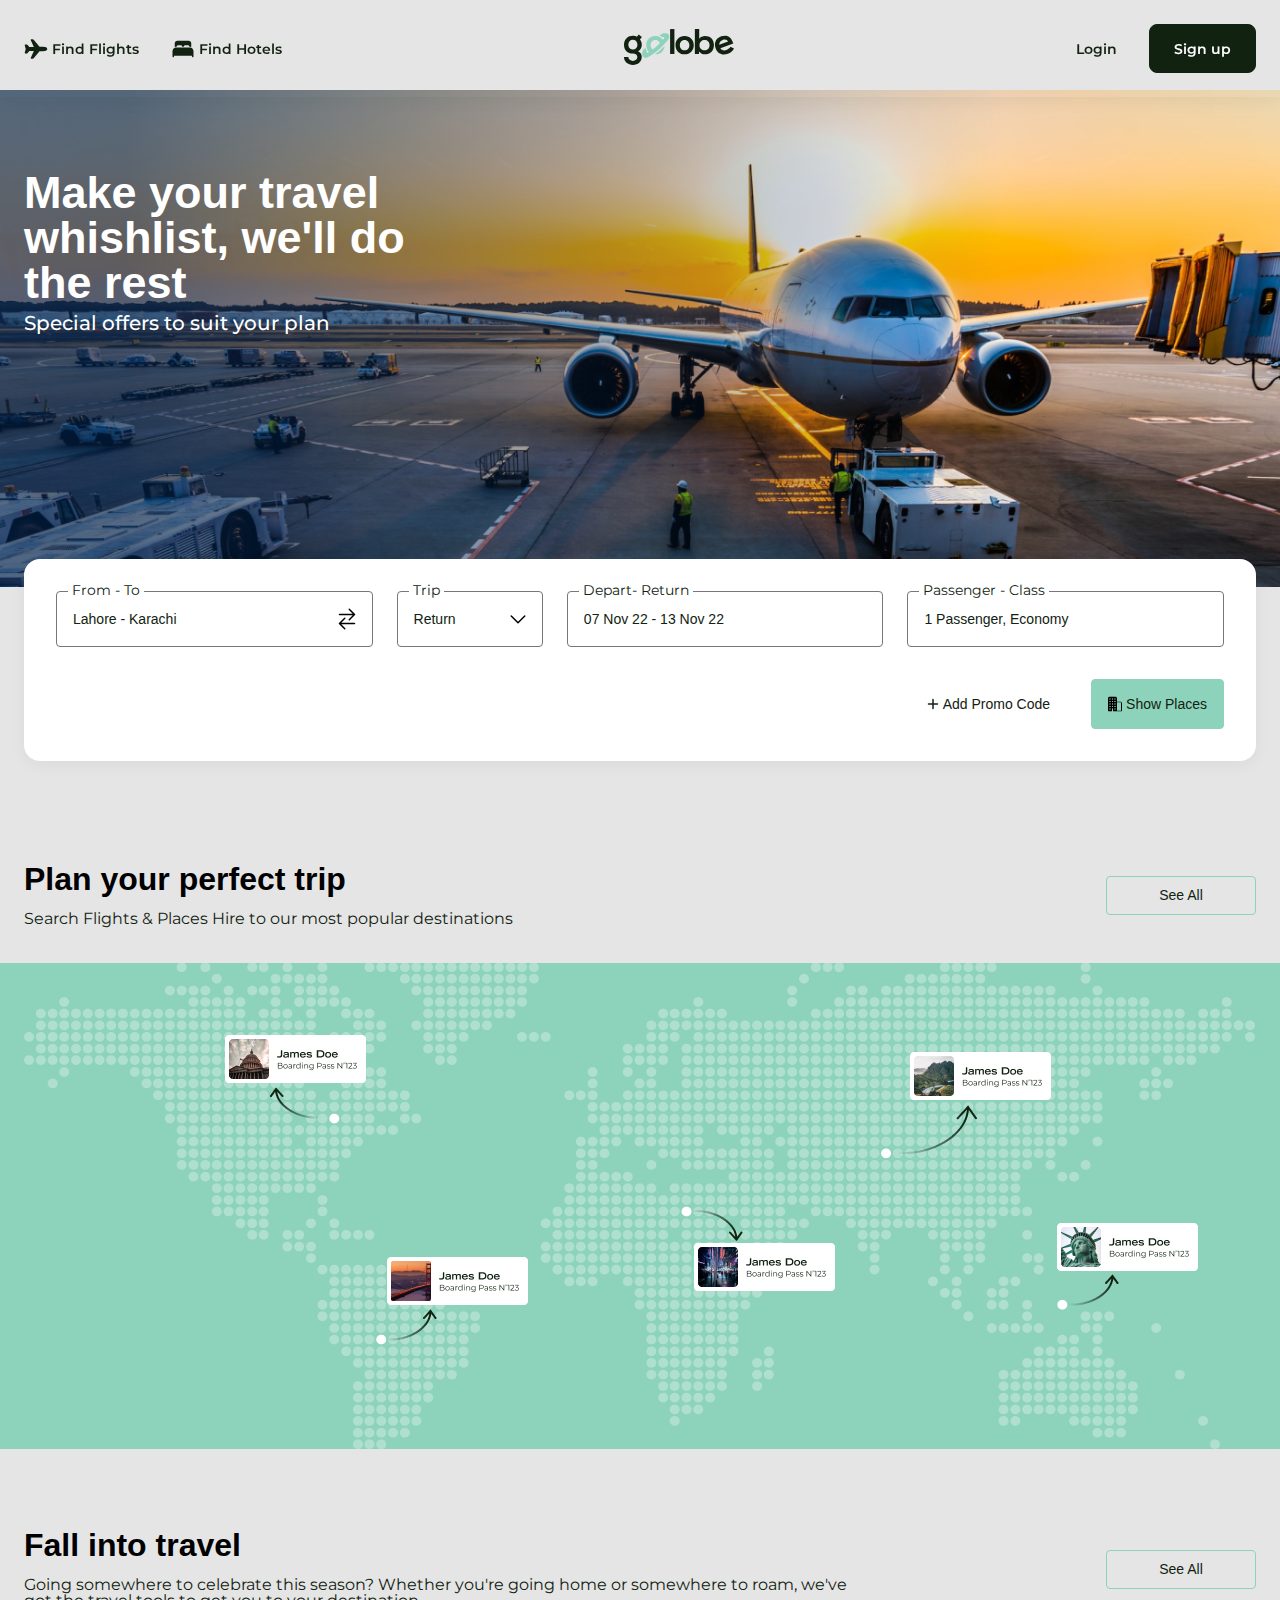
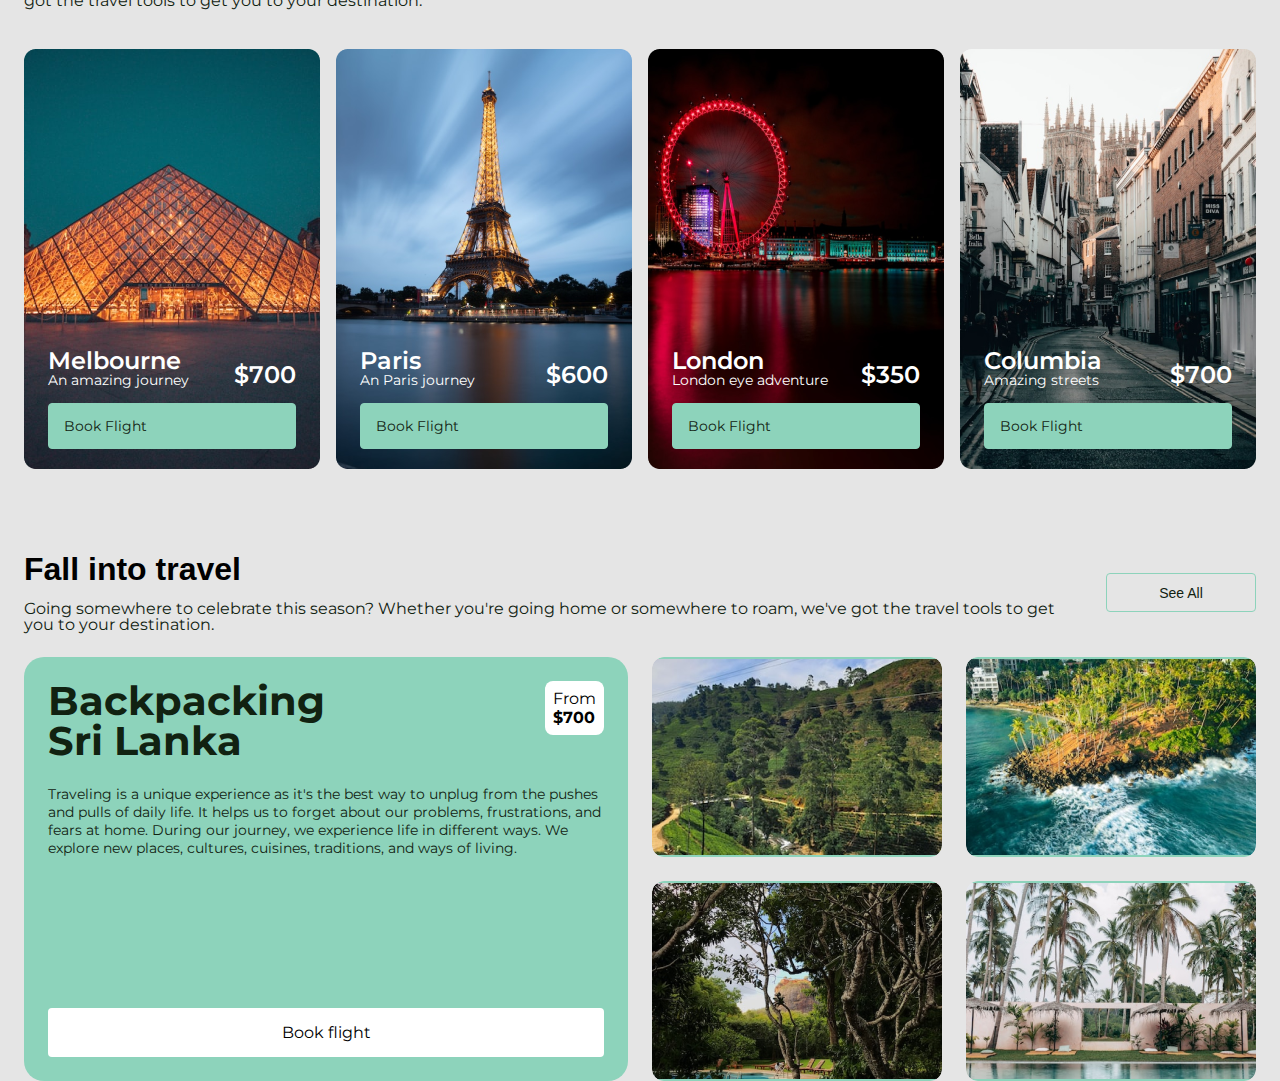
==== commit 4bbf0a47: "Update" ====
--- a/flight.html
+++ b/flight.html
@@ -141,7 +141,126 @@
                 </div>
             </div>
         </section>
-
+        <section id="flight-places">
+            <div class="container">
+                <div class="flight-places">
+                    <div class="planning__top">
+                        <div class="planning__info">
+                            <h2 class="planning__info--title">Fall into travel</h2>
+                            <p class="planning__info--text">
+                                Going somewhere to celebrate this season? Whether you're going home 
+                                or somewhere to roam, we've got the travel tools to get you to your destination.
+                            </p>
+                        </div>
+                        <button class="planning__button">See All</button>
+                    </div>
+                    <div class="flight-places__places destination">
+                        <div class="destination__place ">
+                            <img class="destination__img" src="./images/./flight/melburn.png" alt="Melburn" width="296" height="420">
+                            <div class="destination__wrapper">
+                                <div class="destination__infowrap">
+                                    <div class="destination__info">
+                                        <strong class="destination__name">Melbourne</strong>
+                                        <span class="destination__description">An amazing journey</span>
+                                    </div>
+                                    <span class="destination__price">$700</span>
+                                </div>
+                                <a href="#" class="destination__book">Book Flight</a>
+                            </div>
+                        </div>
+                        <div class="destination__place ">
+                            <img class="destination__img" src="./images/./flight/paris.png" alt="Paris" width="296" height="420">
+                            <div class="destination__wrapper">
+                                <div class="destination__infowrap">
+                                    <div class="destination__info">
+                                        <strong class="destination__name">Paris</strong>
+                                        <span class="destination__description">An Paris journey</span>
+                                    </div>
+                                    <span class="destination__price">$600</span>
+                                </div>
+                                <a href="#" class="destination__book">Book Flight</a>
+                            </div>
+
+                        </div>
+                        <div class="destination__place ">
+                            <img class="destination__img" src="./images/./flight/london.png" alt="London" width="296" height="420">
+                            <div class="destination__wrapper">
+                                <div class="destination__infowrap">
+                                    <div class="destination__info">
+                                        <strong class="destination__name">London</strong>
+                                        <span class="destination__description">London eye adventure</span>
+                                    </div>
+                                    <span class="destination__price">$350</span>
+                                </div>
+                                <a href="#" class="destination__book">Book Flight</a>
+                            </div>
+
+                        </div>
+                        <div class="destination__place">
+                            <img class="destination__img" src="./images/./flight/columbia.png" alt="Columbia" width="296" height="420">
+                            <div class="destination__wrapper">
+                                <div class="destination__infowrap">
+                                    <div class="destination__info">
+                                        <strong class="destination__name">Columbia</strong>
+                                        <span class="destination__description">Amazing streets</span>
+                                    </div>
+                                    <span class="destination__price">$700</span>
+                                </div>
+                                <a href="#" class="destination__book">Book Flight</a>
+                            </div>
+                        </div>
+                    </div>
+                </div>
+            </div>
+        </section>
+        <section id="flight-travel">
+            <div class="container">
+                <div class="flight-travel">
+                    <div class="planning__top">
+                        <div class="planning__info">
+                            <h2 class="planning__info--title">Fall into travel</h2>
+                            <p class="planning__info--text">
+                                Going somewhere to celebrate this season? Whether you're going home 
+                                or somewhere to roam, we've got the travel tools to get you to your destination.
+                            </p>
+                        </div>
+                        <button class="planning__button">See All</button>
+                    </div>
+                    <div class="flight-travel__bottom">
+                        <div class="flight-travel__info">
+                            <div class="flight-travel__info--wrapper">
+                                <div class="flight-travel__info--price">
+                                    <span>From</span>
+                                    <strong>$700</strong>
+                                </div>
+                                <h3 class="flight-travel__info--title">
+                                    Backpacking <br>
+                                    Sri Lanka
+                                </h3>
+                                <p class="flight-travel__info--text">
+                                    Traveling is a unique experience as it's the best way to unplug from the pushes and pulls of daily life. 
+                                    It helps us to forget about our problems, frustrations, and fears at home. During our journey, we 
+                                    experience life in different ways. We explore new places, cultures, cuisines, traditions, and ways 
+                                    of living.
+                                </p>
+                            </div>
+                            <a class="flight-travel__info--book">Book flight</a>
+                        </div>
+                        <div class="flight-travel__image">
+                            <img src="./images/flight/travel-img1.png" alt="Travel" width="318" height="200">
+                        </div>
+                        <div class="flight-travel__image">
+                            <img src="./images/flight/travel-img2.png" alt="Travel" width="318" height="200">
+                        </div>
+                        <div class="flight-travel__image">
+                            <img src="./images/flight/travel-img3.png" alt="Travel" width="318" height="200">
+                        </div>
+                        <div class="flight-travel__image">
+                            <img src="./images/flight/travel-img4.png" alt="Travel" width="318" height="200">
+                        </div>
+                    </div>
+                </div>
+            </div>
         </section>
     </main>
 
--- a/css/main.css
+++ b/css/main.css
@@ -1098,6 +1098,14 @@
     flex-direction: column;
     text-align: center;
   }
+  .planning__info--title {
+    font-size: 18px;
+    line-height: 18px;
+  }
+  .planning__info--text {
+    font-size: 16px;
+    line-height: 16px;
+  }
   .planning__button {
     margin-left: auto;
   }
@@ -1316,6 +1324,189 @@
     padding: 20px;
     box-shadow: 0 4px 16px 0 rgba(17, 34, 17, 0.05);
     top: 170px;
+  }
+}
+#flight-places {
+  margin-top: 80px;
+}
+
+.flight-places .planning__info {
+  max-width: 850px;
+  width: 100%;
+}
+.flight-places__places {
+  margin-top: 40px;
+  display: flex;
+  flex-direction: row;
+  align-items: flex-start;
+  justify-content: space-between;
+}
+.flight-places .destination__place {
+  position: relative;
+  flex: 0 0 24%;
+}
+.flight-places .destination__img {
+  width: 100%;
+  height: auto;
+}
+.flight-places .destination__wrapper {
+  width: 100%;
+  position: absolute;
+  bottom: 0;
+  padding: 24px;
+  display: flex;
+  flex-direction: column;
+  align-items: center;
+  justify-content: space-between;
+}
+.flight-places .destination__infowrap {
+  width: 100%;
+  display: flex;
+  flex-direction: row;
+  align-items: flex-end;
+  justify-content: space-between;
+}
+.flight-places .destination__info {
+  display: flex;
+  flex-direction: column;
+  align-items: flex-start;
+  justify-content: space-between;
+}
+.flight-places .destination__name, .flight-places .destination__price {
+  font-size: 24px;
+  font-weight: 600;
+  line-height: 24px;
+  color: #FFFFFF;
+}
+.flight-places .destination__description {
+  font-size: 14px;
+  font-weight: 400;
+  line-height: 14px;
+  color: #FFFFFF;
+}
+.flight-places .destination__book {
+  margin-top: 16px;
+  padding: 15px;
+  width: 100%;
+  font-size: 14px;
+  font-weight: 400;
+  line-height: 14px;
+  color: #112211;
+  background-color: #8DD3BB;
+  border: 1px solid #8DD3BB;
+  border-radius: 4px;
+}
+.flight-places .destination__book:hover {
+  background-color: #FFFFFF;
+}
+
+@media (max-width: 992px) {
+  .flight-places__places {
+    flex-wrap: wrap;
+  }
+  .flight-places .destination__place {
+    flex: 0 0 48%;
+  }
+}
+@media (max-width: 576px) {
+  .flight-places .destination__place {
+    flex: 0 0 100%;
+  }
+}
+#flight-travel {
+  margin-top: 80px;
+}
+
+.flight-travel__bottom {
+  margin-top: 24px;
+  display: grid;
+  grid-template-columns: repeat(4, 1fr);
+  grid-template-rows: repeat(2, 200px);
+  grid-gap: 24px;
+}
+.flight-travel__info {
+  grid-column: 1/3;
+  grid-row: 1/3;
+  background-color: #8DD3BB;
+  border-radius: 20px;
+  padding: 24px;
+  display: flex;
+  flex-direction: column;
+  justify-content: space-between;
+}
+.flight-travel__info--wrapper {
+  position: relative;
+}
+.flight-travel__info--price {
+  position: absolute;
+  top: 0;
+  right: 0;
+  display: flex;
+  flex-direction: column;
+  padding: 8px;
+  border-radius: 8px;
+  background-color: #FFFFFF;
+}
+.flight-travel__info--title {
+  font-size: 40px;
+  font-weight: 700;
+  line-height: 40px;
+  color: #112211;
+}
+.flight-travel__info--text {
+  margin-top: 24px;
+  font-size: 14px;
+  font-weight: 400;
+  line-height: 18px;
+  color: #112211;
+}
+.flight-travel__info--book {
+  padding: 15px 0;
+  width: 100%;
+  display: inline-block;
+  text-align: center;
+  background-color: #FFFFFF;
+  border-radius: 4px;
+}
+.flight-travel__image {
+  overflow: hidden;
+  border-radius: 12px;
+}
+.flight-travel__image img {
+  width: 100%;
+  -o-object-fit: cover;
+     object-fit: cover;
+  border-radius: 12px;
+  transition: all 0.3s linear;
+}
+.flight-travel__image img:hover {
+  transform: scale(1.1);
+}
+
+@media (max-width: 840px) {
+  .flight-travel__bottom {
+    grid-template-columns: repeat(6, 1fr);
+    grid-template-rows: repeat(3, 200px);
+  }
+  .flight-travel__info {
+    grid-column: 1/5;
+  }
+  .flight-travel__image {
+    grid-column: 5/7;
+  }
+  .flight-travel__image:nth-child(4) {
+    grid-column: 1/4;
+  }
+  .flight-travel__image:nth-child(5) {
+    grid-column: 4/7;
+  }
+}
+@media (max-width: 640px) {
+  .flight-travel__info {
+    grid-column: 1/7;
+  }
+  .flight-travel__image {
+    grid-column: 1/7;
   }
 }
 .flight {
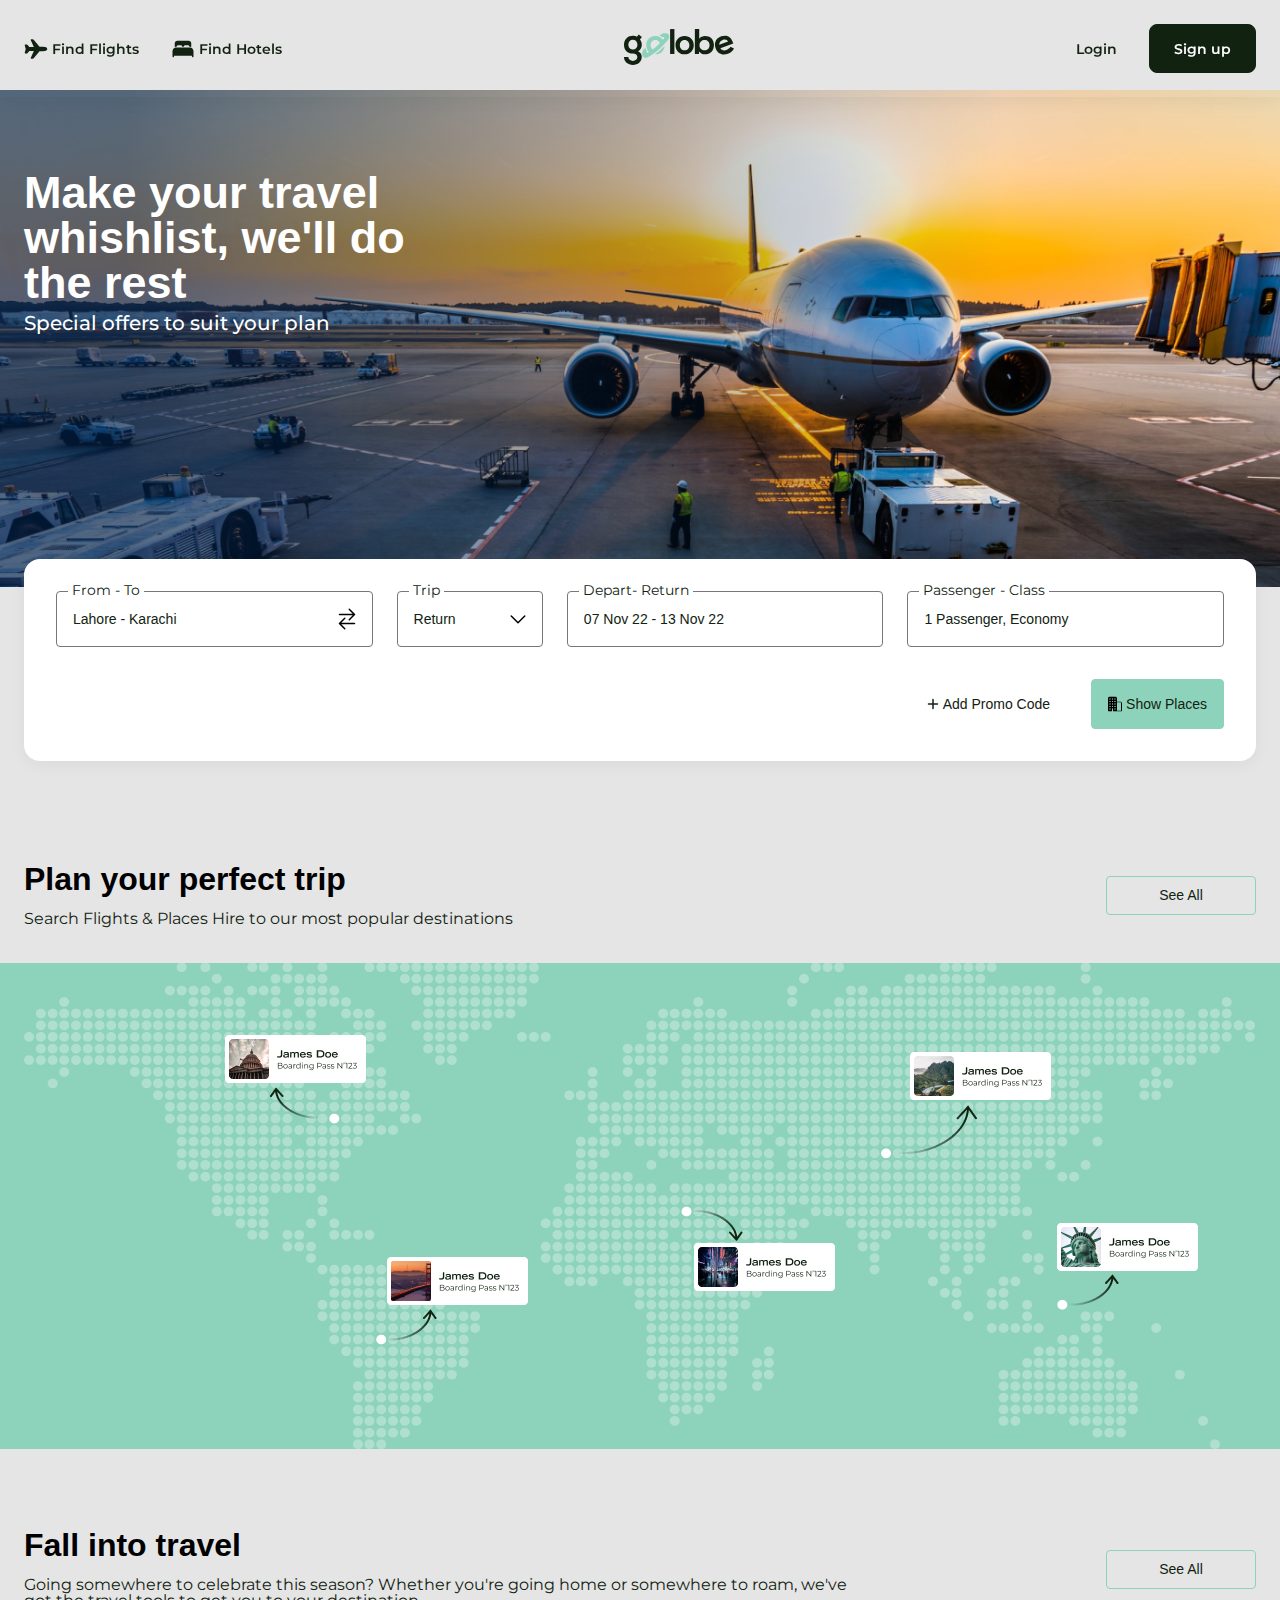
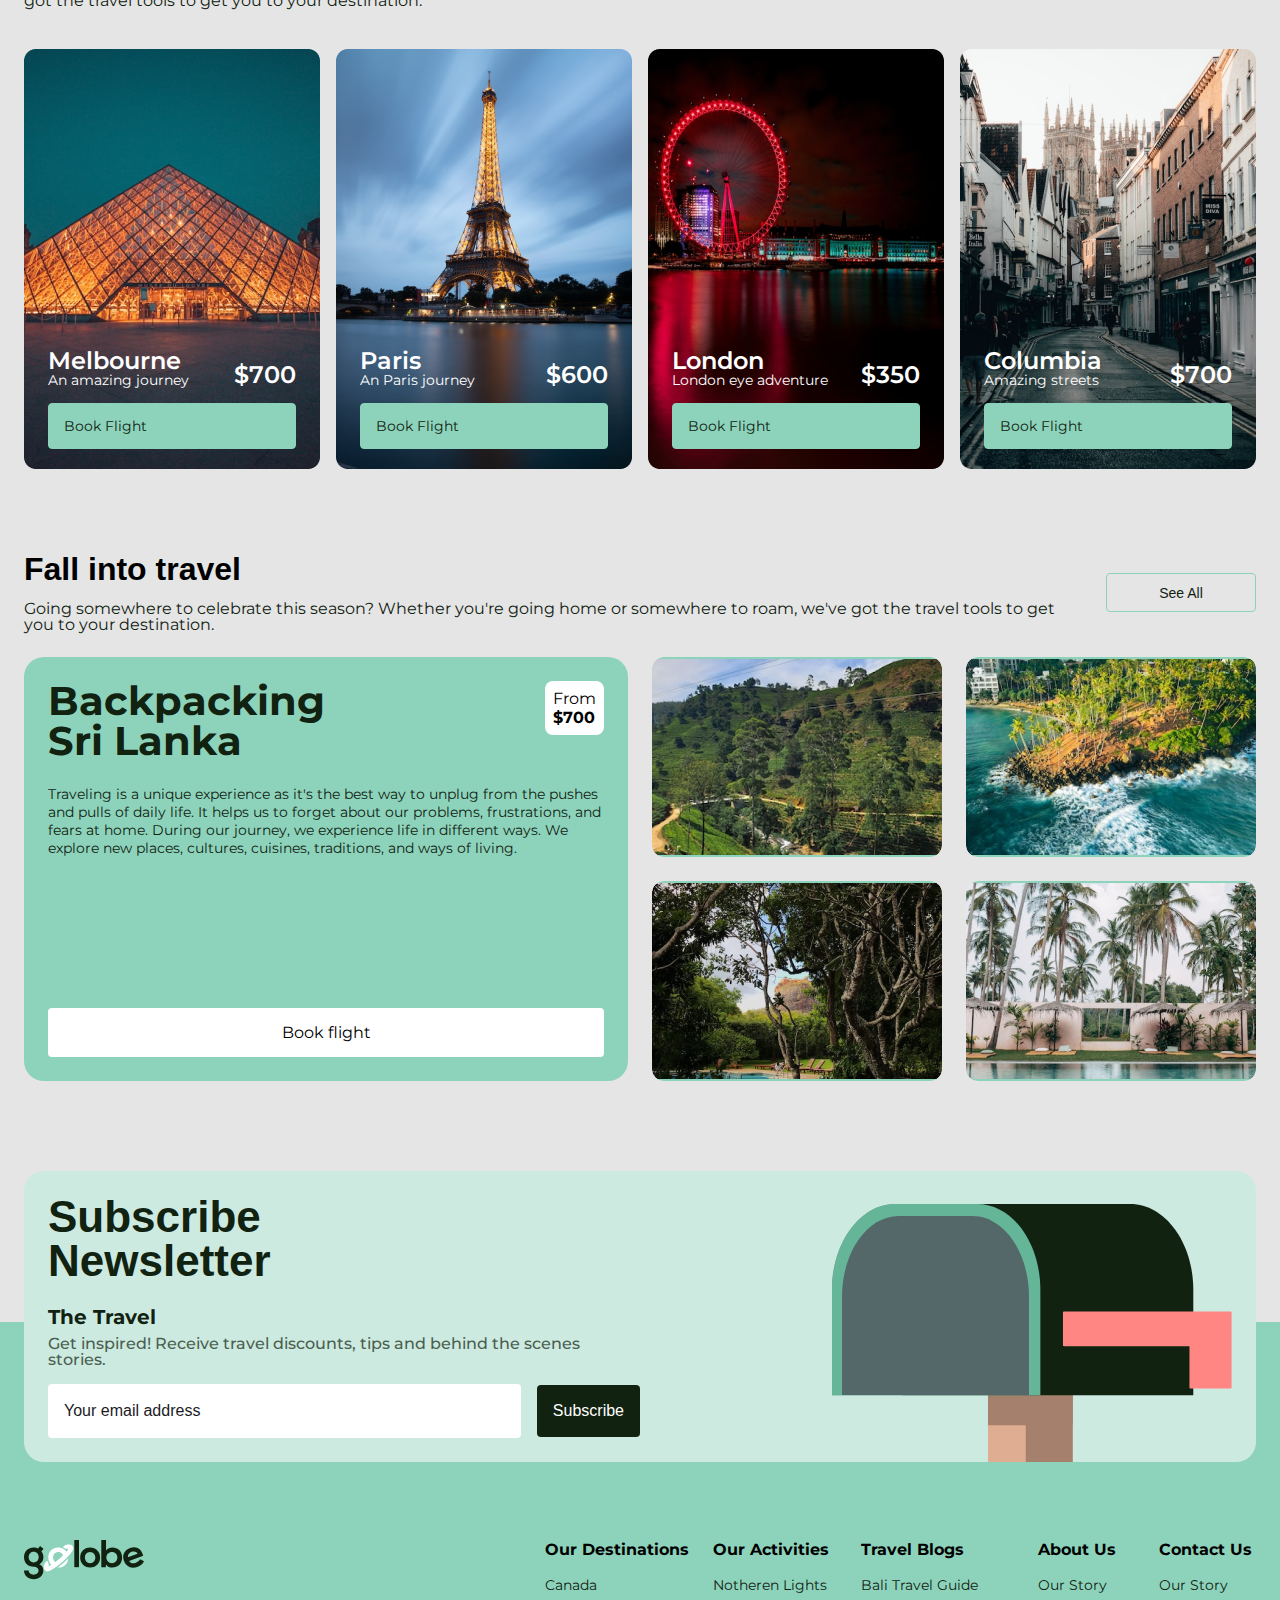
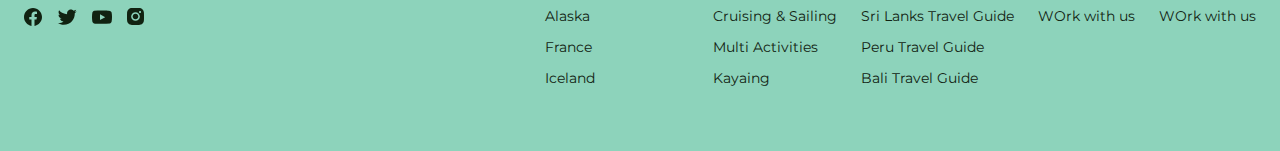
==== commit 9329e071: "Update" ====
--- a/flight.html
+++ b/flight.html
@@ -264,6 +264,121 @@
         </section>
     </main>
 
+    <footer id="footer">
+        <div class="container">
+            <div class="footer">
+                <div class="footer__subscribe">
+                    <div class="footer__subscribe--info">
+                        <h2 class="footer__subscribe--title">
+                            Subscribe <br>
+                            Newsletter
+                        </h2>
+                        <strong class="footer__subscribe--strong">The Travel</strong>
+                        <p class="footer__subscribe--text">Get inspired! Receive travel discounts, tips and behind the scenes stories.</p>
+                        <form class="footer__form" autocomplete="off">
+                            <input class="footer__form--input" type="email" name="email" id="email" placeholder="Your email address" required>
+                            <button type="submit" class="footer__form--button">Subscribe</button>
+                        </form>
+                    </div>
+                </div>
+                <div class="footer__wrapper">
+                    <div class="footer__logo">
+                        <a href="#">
+                            <img src="./images/footer-logo.svg" alt="Logo" width="120" height="40">
+                        </a>
+                        <div class="footer__social">
+                            <a class="footer__social--link" href="#">
+                                <svg width="18" height="18" viewBox="0 0 18 18" fill="none" xmlns="http://www.w3.org/2000/svg">
+                                    <path fill-rule="evenodd" clip-rule="evenodd" d="M0 9.05025C0 13.5248 3.24975 17.2455 7.5 18V11.4998H5.25V9H7.5V6.99975C7.5 4.74975 8.94975 3.50025 11.0002 3.50025C11.6497 3.50025 12.3503 3.6 12.9998 3.69975V6H11.85C10.7498 6 10.5 6.54975 10.5 7.25025V9H12.9L12.5002 11.4998H10.5V18C14.7502 17.2455 18 13.5255 18 9.05025C18 4.0725 13.95 0 9 0C4.05 0 0 4.0725 0 9.05025Z" fill="currentColor"/>
+                                </svg>                                    
+                            </a>
+                            <a class="footer__social--link" href="#">
+                                <svg width="20" height="16" viewBox="0 0 20 16" fill="none" xmlns="http://www.w3.org/2000/svg">
+                                    <path d="M19.7029 2.26137C19.0071 2.5697 18.2596 2.77803 17.4737 2.8722C18.2846 2.38703 18.8912 1.62342 19.1804 0.723866C18.4186 1.17636 17.5849 1.49486 16.7154 1.66553C16.1307 1.04125 15.3563 0.627471 14.5124 0.488428C13.6684 0.349384 12.8022 0.492859 12.0481 0.896577C11.2941 1.30029 10.6944 1.94167 10.3422 2.72112C9.99003 3.50057 9.90503 4.37449 10.1004 5.2072C8.55682 5.1297 7.04677 4.72849 5.66827 4.02962C4.28977 3.33075 3.07362 2.34983 2.09875 1.15053C1.76542 1.72553 1.57375 2.3922 1.57375 3.1022C1.57338 3.74136 1.73078 4.37073 2.03198 4.93448C2.33319 5.49822 2.76888 5.9789 3.30042 6.33387C2.68398 6.31425 2.08114 6.14769 1.54208 5.84803V5.89803C1.54202 6.79448 1.85211 7.66335 2.41974 8.3572C2.98736 9.05105 3.77756 9.52714 4.65625 9.7047C4.0844 9.85946 3.48486 9.88226 2.90292 9.77137C3.15083 10.5427 3.63375 11.2172 4.28406 11.7005C4.93437 12.1837 5.71951 12.4515 6.52958 12.4664C5.15444 13.5459 3.45616 14.1314 1.70792 14.1289C1.39823 14.129 1.08881 14.1109 0.78125 14.0747C2.55581 15.2157 4.62153 15.8212 6.73125 15.8189C13.8729 15.8189 17.7771 9.90387 17.7771 4.77387C17.7771 4.6072 17.7729 4.43887 17.7654 4.2722C18.5248 3.72301 19.1803 3.04295 19.7013 2.26387L19.7029 2.26137Z" fill="currentColor "/>
+                                </svg>
+                            </a>
+                            <a class="footer__social--link" href="#">
+                                <svg width="20" height="14" viewBox="0 0 20 14" fill="none" xmlns="http://www.w3.org/2000/svg">
+                                    <path d="M19.5829 2.56962C19.4696 2.16564 19.249 1.79991 18.9445 1.51128C18.6314 1.21379 18.2477 1.00098 17.8295 0.892951C16.2645 0.480451 9.99454 0.480451 9.99454 0.480451C7.38065 0.450711 4.7674 0.581513 2.16954 0.872117C1.75136 0.988128 1.36834 1.20569 1.05454 1.50545C0.746204 1.80212 0.522871 2.16795 0.406204 2.56878C0.125949 4.07857 -0.0102189 5.61157 -0.000462243 7.14712C-0.0104622 8.68128 0.125371 10.2138 0.406204 11.7255C0.520371 12.1246 0.742871 12.4888 1.05204 12.783C1.3612 13.0771 1.7462 13.2896 2.16954 13.4021C3.75537 13.8138 9.99454 13.8138 9.99454 13.8138C12.6118 13.8436 15.2283 13.7128 17.8295 13.4221C18.2477 13.3141 18.6314 13.1013 18.9445 12.8038C19.2489 12.5152 19.4693 12.1494 19.582 11.7455C19.8696 10.2362 20.0094 8.70261 19.9995 7.16628C20.0212 5.62345 19.8815 4.08259 19.5829 2.56878V2.56962ZM8.0012 10.0005V4.29462L13.2179 7.14795L8.0012 10.0005Z" fill="currentColor"/>
+                                </svg>
+                            </a>
+                            <a class="footer__social--link" href="#">
+                                <svg width="17" height="17" viewBox="0 0 17 17" fill="none" xmlns="http://www.w3.org/2000/svg">
+                                    <path d="M8.49787 5.66546C6.93707 5.66546 5.66333 6.9392 5.66333 8.5C5.66333 10.0608 6.93707 11.3345 8.49787 11.3345C10.0587 11.3345 11.3324 10.0608 11.3324 8.5C11.3324 6.9392 10.0587 5.66546 8.49787 5.66546ZM16.9994 8.5C16.9994 7.32621 17.01 6.16305 16.9441 4.99138C16.8782 3.63046 16.5677 2.42264 15.5725 1.42747C14.5752 0.430173 13.3695 0.121839 12.0086 0.0559198C10.8348 -0.00999972 9.67167 0.000632496 8.5 0.000632496C7.32621 0.000632496 6.16305 -0.00999972 4.99138 0.0559198C3.63046 0.121839 2.42264 0.432299 1.42747 1.42747C0.430173 2.42477 0.121839 3.63046 0.0559198 4.99138C-0.00999972 6.16517 0.000632496 7.32833 0.000632496 8.5C0.000632496 9.67167 -0.00999972 10.837 0.0559198 12.0086C0.121839 13.3695 0.432299 14.5774 1.42747 15.5725C2.42477 16.5698 3.63046 16.8782 4.99138 16.9441C6.16517 17.01 7.32833 16.9994 8.5 16.9994C9.67379 16.9994 10.837 17.01 12.0086 16.9441C13.3695 16.8782 14.5774 16.5677 15.5725 15.5725C16.5698 14.5752 16.8782 13.3695 16.9441 12.0086C17.0121 10.837 16.9994 9.67379 16.9994 8.5ZM8.49787 12.8613C6.08437 12.8613 4.13655 10.9135 4.13655 8.5C4.13655 6.08649 6.08437 4.13868 8.49787 4.13868C10.9114 4.13868 12.8592 6.08649 12.8592 8.5C12.8592 10.9135 10.9114 12.8613 8.49787 12.8613ZM13.0378 4.97862C12.4743 4.97862 12.0193 4.52356 12.0193 3.96006C12.0193 3.39655 12.4743 2.94149 13.0378 2.94149C13.6013 2.94149 14.0564 3.39655 14.0564 3.96006C14.0565 4.09386 14.0303 4.22639 13.9792 4.35004C13.9281 4.4737 13.853 4.58605 13.7584 4.68067C13.6638 4.77528 13.5515 4.8503 13.4278 4.90143C13.3041 4.95256 13.1716 4.97879 13.0378 4.97862Z" fill="currentColor"/>
+                                </svg>
+                            </a>
+                        </div>
+                    </div>
+                    <div class="footer__lists">
+                        <ul class="footer__list">
+                            <strong>Our Destinations</strong>
+                            <li class="footer__list--item">
+                                <a href="#" class="footer__list--link">Canada</a>
+                            </li>
+                            <li class="footer__list--item">
+                                <a href="#" class="footer__list--link">Alaska</a>
+                            </li>
+                            <li class="footer__list--item">
+                                <a href="#" class="footer__list--link">France</a>
+                            </li>
+                            <li class="footer__list--item">
+                                <a href="#" class="footer__list--link">Iceland</a>
+                            </li>
+                        </ul>
+                        <ul class="footer__list">
+                            <strong>Our Activities</strong>
+                            <li class="footer__list--item">
+                                <a href="#" class="footer__list--link">Notheren Lights</a>
+                            </li>
+                            <li class="footer__list--item">
+                                <a href="#" class="footer__list--link">Cruising & Sailing</a>
+                            </li>
+                            <li class="footer__list--item">
+                                <a href="#" class="footer__list--link">Multi Activities</a>
+                            </li>
+                            <li class="footer__list--item">
+                                <a href="#" class="footer__list--link">Kayaing</a>
+                            </li>
+                        </ul>
+                        <ul class="footer__list">
+                            <strong>Travel Blogs</strong>
+                            <li class="footer__list--item">
+                                <a href="#" class="footer__list--link">Bali Travel Guide</a>
+                            </li>
+                            <li class="footer__list--item">
+                                <a href="#" class="footer__list--link">Sri Lanks Travel Guide</a>
+                            </li>
+                            <li class="footer__list--item">
+                                <a href="#" class="footer__list--link">Peru Travel Guide</a>
+                            </li>
+                            <li class="footer__list--item">
+                                <a href="#" class="footer__list--link">Bali Travel Guide</a>
+                            </li>
+                        </ul>
+                        <ul class="footer__list">
+                            <strong>About Us</strong>
+                            <li class="footer__list--item">
+                                <a href="#" class="footer__list--link">Our Story</a>
+                            </li>
+                            <li class="footer__list--item">
+                                <a href="#" class="footer__list--link">WOrk with us</a>
+                            </li>
+                        </ul>
+                        <ul class="footer__list">
+                            <strong>Contact Us</strong>
+                            <li class="footer__list--item">
+                                <a href="#" class="footer__list--link">Our Story</a>
+                            </li>
+                            <li class="footer__list--item">
+                                <a href="#" class="footer__list--link">WOrk with us</a>
+                            </li>
+                        </ul>
+                    </div>
+                </div>
+            </div>
+        </div>
+    </footer>
+
 
     <script src="./js/main.js"></script>
 </body>
--- a/css/main.css
+++ b/css/main.css
@@ -1505,7 +1505,13 @@
   .flight-travel__info {
     grid-column: 1/7;
   }
+  .flight-travel__info--title {
+    font-size: 1.5rem;
+  }
   .flight-travel__image {
+    grid-column: 1/7;
+  }
+  .flight-travel__image:nth-child(4), .flight-travel__image:nth-child(5) {
     grid-column: 1/7;
   }
 }
@@ -1694,8 +1700,16 @@
     font-size: 14px;
     line-height: 14px;
   }
+  .footer__form {
+    flex-direction: column;
+  }
   .footer__form--input, .footer__form--button {
+    width: 100%;
     font-size: 14px;
     line-height: 14px;
   }
+  .footer__lists {
+    flex-direction: column;
+    align-items: center;
+  }
 }/*# sourceMappingURL=main.css.map */